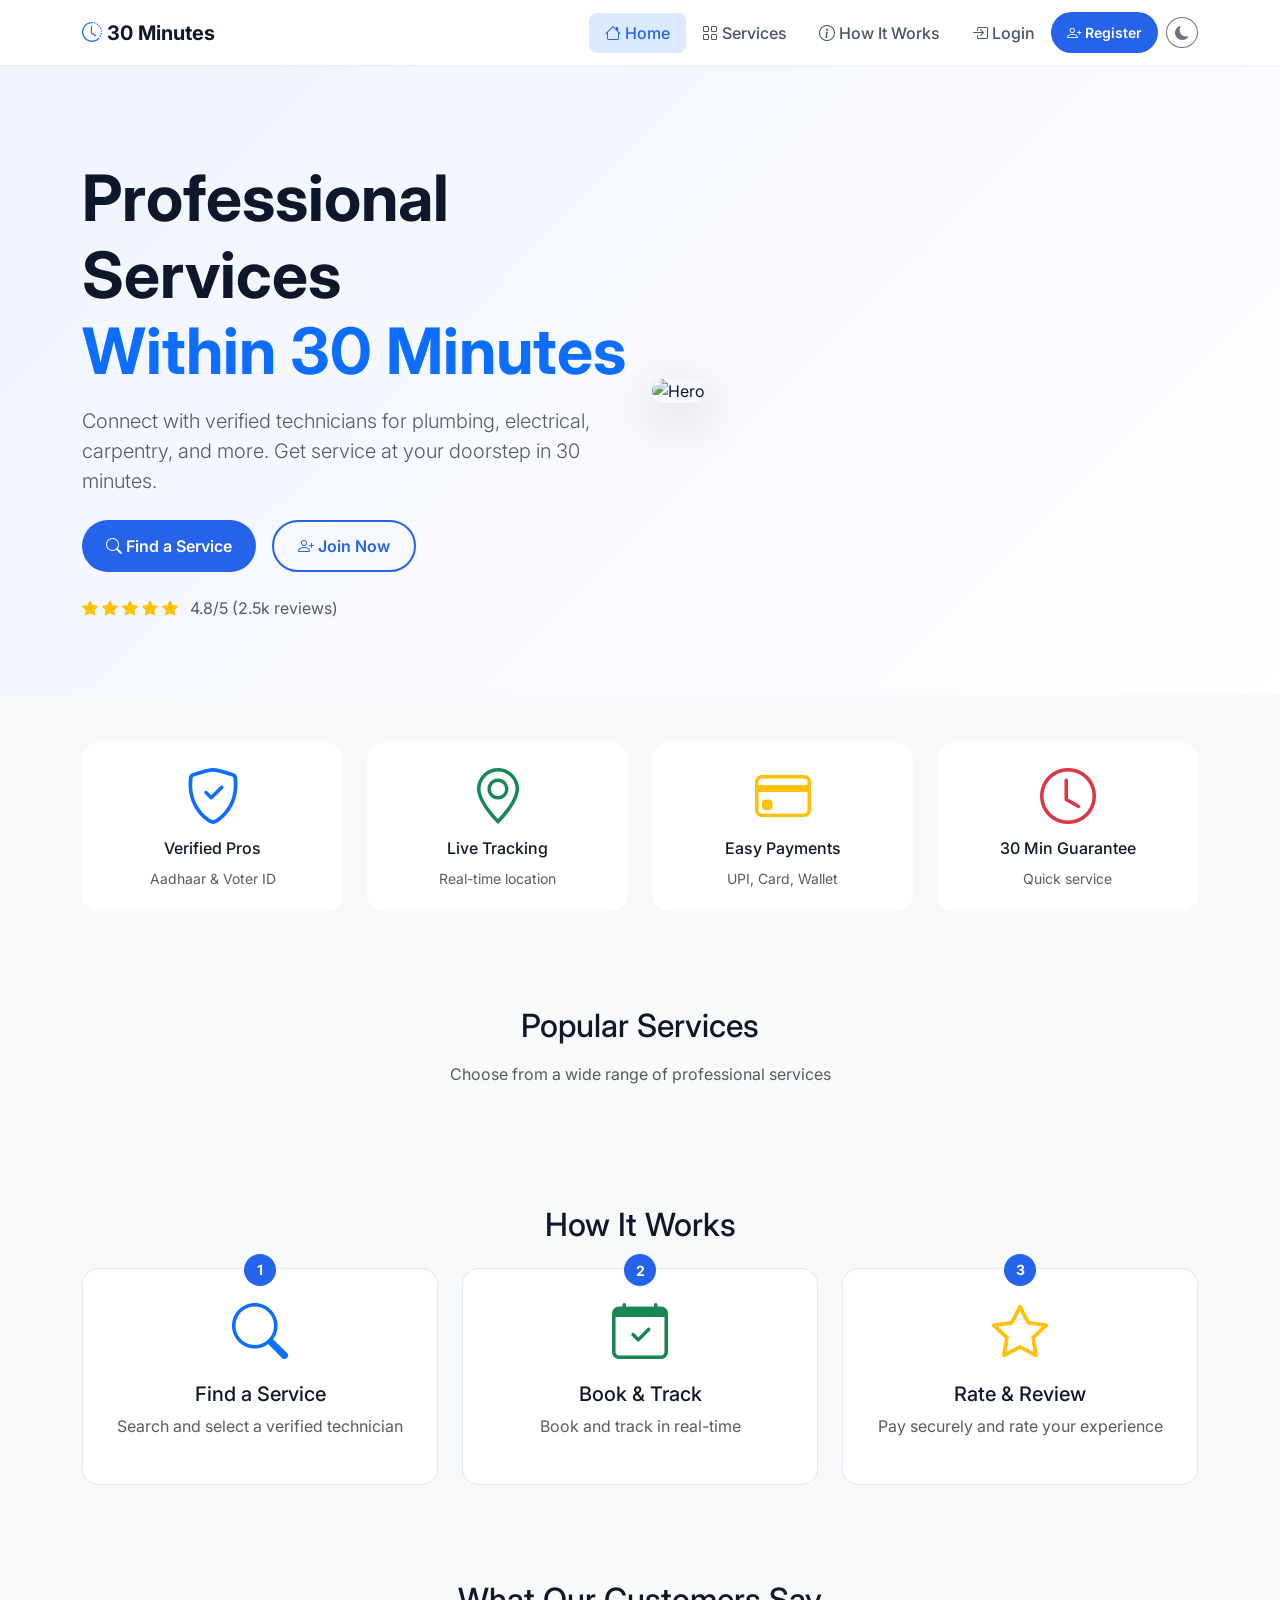
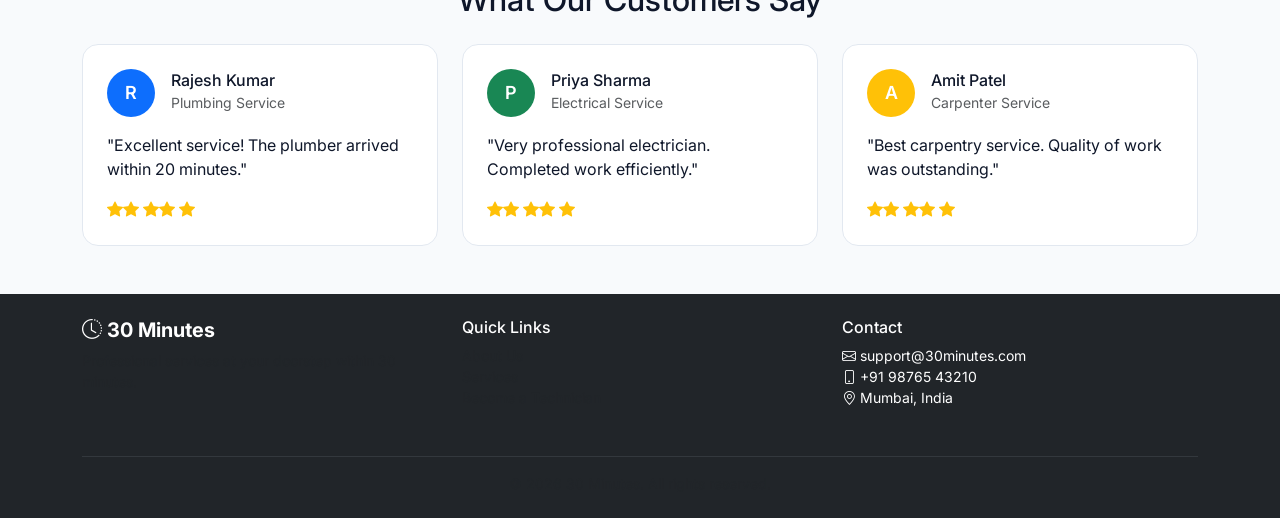
==== frontend/index.html @ 4ba4899f "Initial commit: 30 Minutes Service Booking App" ====
﻿<!DOCTYPE html>
<html lang="en">
<head>
    <meta charset="UTF-8">
    <meta name="viewport" content="width=device-width, initial-scale=1.0, maximum-scale=1.0, user-scalable=yes">
    <title>30 Minutes - Service Booking</title>
    <link href="https://cdn.jsdelivr.net/npm/bootstrap@5.3.0/dist/css/bootstrap.min.css" rel="stylesheet">
    <link href="https://cdn.jsdelivr.net/npm/bootstrap-icons@1.11.0/font/bootstrap-icons.css" rel="stylesheet">
    <link href="https://fonts.googleapis.com/css2?family=Inter:wght@300;400;500;600;700;800&display=swap" rel="stylesheet">
    <link href="css/style.css" rel="stylesheet">
</head>
<body>
    <!-- ===== NAVBAR ===== -->
    <nav class="navbar navbar-expand-lg bg-white sticky-top">
        <div class="container">
            <a class="navbar-brand fw-bold" href="index.html">
                <i class="bi bi-clock-history text-primary"></i>
                <span class="brand-text">30 Minutes</span>
            </a>
            <button class="navbar-toggler border-0" type="button" data-bs-toggle="collapse" data-bs-target="#navbarNav">
                <span class="navbar-toggler-icon"></span>
            </button>
            <div class="collapse navbar-collapse" id="navbarNav">
                <ul class="navbar-nav ms-auto align-items-center">
                    <li class="nav-item"><a class="nav-link active" href="index.html"><i class="bi bi-house"></i> Home</a></li>
                    <li class="nav-item"><a class="nav-link" href="#services"><i class="bi bi-grid"></i> Services</a></li>
                    <li class="nav-item"><a class="nav-link" href="#how-it-works"><i class="bi bi-info-circle"></i> How It Works</a></li>
                    <li class="nav-item"><a class="nav-link" href="#" data-bs-toggle="modal" data-bs-target="#loginModal"><i class="bi bi-box-arrow-in-right"></i> Login</a></li>
                    <li class="nav-item">
                        <a href="register.html" class="btn btn-primary btn-sm rounded-pill px-3">
                            <i class="bi bi-person-plus"></i> Register
                        </a>
                    </li>
                    <li class="nav-item ms-2">
                        <button class="btn btn-outline-secondary btn-sm rounded-circle" id="themeToggle">
                            <i class="bi bi-moon-fill"></i>
                        </button>
                    </li>
                </ul>
            </div>
        </div>
    </nav>

    <!-- ===== HERO ===== -->
    <section class="hero-section">
        <div class="container">
            <div class="row align-items-center">
                <div class="col-lg-6 text-center text-lg-start">
                    <h1 class="display-3 fw-bold mb-3">
                        Professional Services <br>
                        <span class="text-primary">Within 30 Minutes</span>
                    </h1>
                    <p class="lead text-muted mb-4">
                        Connect with verified technicians for plumbing, electrical, carpentry, and more.
                        Get service at your doorstep in 30 minutes.
                    </p>
                    <div class="d-flex flex-wrap gap-3 justify-content-center justify-content-lg-start">
                        <button class="btn btn-primary btn-lg rounded-pill px-4" onclick="showBookingModal()">
                            <i class="bi bi-search"></i> Find a Service
                        </button>
                        <a href="register.html" class="btn btn-outline-primary btn-lg rounded-pill px-4">
                            <i class="bi bi-person-plus"></i> Join Now
                        </a>
                    </div>
                    <div class="mt-4">
                        <i class="bi bi-star-fill text-warning"></i>
                        <i class="bi bi-star-fill text-warning"></i>
                        <i class="bi bi-star-fill text-warning"></i>
                        <i class="bi bi-star-fill text-warning"></i>
                        <i class="bi bi-star-fill text-warning"></i>
                        <span class="ms-2 text-muted">4.8/5 (2.5k reviews)</span>
                    </div>
                </div>
                <div class="col-lg-6 d-none d-lg-block">
                    <img src="https://via.placeholder.com/600x400/2563eb/ffffff?text=30+Minutes+App" alt="Hero" class="img-fluid rounded-4 shadow-lg">
                </div>
            </div>
        </div>
    </section>

    <!-- ===== FEATURES ===== -->
    <section class="py-5 bg-light">
        <div class="container">
            <div class="row g-4">
                <div class="col-md-3 col-6">
                    <div class="feature-box text-center">
                        <i class="bi bi-shield-check display-4 text-primary"></i>
                        <h6 class="mt-2">Verified Pros</h6>
                        <small class="text-muted">Aadhaar & Voter ID</small>
                    </div>
                </div>
                <div class="col-md-3 col-6">
                    <div class="feature-box text-center">
                        <i class="bi bi-geo-alt display-4 text-success"></i>
                        <h6 class="mt-2">Live Tracking</h6>
                        <small class="text-muted">Real-time location</small>
                    </div>
                </div>
                <div class="col-md-3 col-6">
                    <div class="feature-box text-center">
                        <i class="bi bi-credit-card display-4 text-warning"></i>
                        <h6 class="mt-2">Easy Payments</h6>
                        <small class="text-muted">UPI, Card, Wallet</small>
                    </div>
                </div>
                <div class="col-md-3 col-6">
                    <div class="feature-box text-center">
                        <i class="bi bi-clock display-4 text-danger"></i>
                        <h6 class="mt-2">30 Min Guarantee</h6>
                        <small class="text-muted">Quick service</small>
                    </div>
                </div>
            </div>
        </div>
    </section>

    <!-- ===== SERVICES ===== -->
    <section id="services" class="py-5">
        <div class="container">
            <h2 class="text-center mb-3">Popular Services</h2>
            <p class="text-center text-muted mb-5">Choose from a wide range of professional services</p>
            <div class="row g-4" id="servicesGrid">
                <!-- Loaded by JavaScript -->
            </div>
        </div>
    </section>

    <!-- ===== HOW IT WORKS ===== -->
    <section id="how-it-works" class="py-5 bg-light">
        <div class="container">
            <h2 class="text-center mb-4">How It Works</h2>
            <div class="row g-4">
                <div class="col-md-4">
                    <div class="step-card text-center">
                        <div class="step-number">1</div>
                        <i class="bi bi-search display-4 text-primary"></i>
                        <h5 class="mt-3">Find a Service</h5>
                        <p class="text-muted">Search and select a verified technician</p>
                    </div>
                </div>
                <div class="col-md-4">
                    <div class="step-card text-center">
                        <div class="step-number">2</div>
                        <i class="bi bi-calendar-check display-4 text-success"></i>
                        <h5 class="mt-3">Book & Track</h5>
                        <p class="text-muted">Book and track in real-time</p>
                    </div>
                </div>
                <div class="col-md-4">
                    <div class="step-card text-center">
                        <div class="step-number">3</div>
                        <i class="bi bi-star display-4 text-warning"></i>
                        <h5 class="mt-3">Rate & Review</h5>
                        <p class="text-muted">Pay securely and rate your experience</p>
                    </div>
                </div>
            </div>
        </div>
    </section>

    <!-- ===== TESTIMONIALS ===== -->
    <section class="py-5">
        <div class="container">
            <h2 class="text-center mb-4">What Our Customers Say</h2>
            <div class="row g-4">
                <div class="col-md-4">
                    <div class="testimonial-card">
                        <div class="d-flex align-items-center mb-3">
                            <div class="avatar bg-primary">R</div>
                            <div class="ms-3">
                                <h6 class="mb-0">Rajesh Kumar</h6>
                                <small class="text-muted">Plumbing Service</small>
                            </div>
                        </div>
                        <p>"Excellent service! The plumber arrived within 20 minutes."</p>
                        <div class="text-warning">
                            <i class="bi bi-star-fill"></i><i class="bi bi-star-fill"></i>
                            <i class="bi bi-star-fill"></i><i class="bi bi-star-fill"></i>
                            <i class="bi bi-star-fill"></i>
                        </div>
                    </div>
                </div>
                <div class="col-md-4">
                    <div class="testimonial-card">
                        <div class="d-flex align-items-center mb-3">
                            <div class="avatar bg-success">P</div>
                            <div class="ms-3">
                                <h6 class="mb-0">Priya Sharma</h6>
                                <small class="text-muted">Electrical Service</small>
                            </div>
                        </div>
                        <p>"Very professional electrician. Completed work efficiently."</p>
                        <div class="text-warning">
                            <i class="bi bi-star-fill"></i><i class="bi bi-star-fill"></i>
                            <i class="bi bi-star-fill"></i><i class="bi bi-star-fill"></i>
                            <i class="bi bi-star-fill"></i>
                        </div>
                    </div>
                </div>
                <div class="col-md-4">
                    <div class="testimonial-card">
                        <div class="d-flex align-items-center mb-3">
                            <div class="avatar bg-warning">A</div>
                            <div class="ms-3">
                                <h6 class="mb-0">Amit Patel</h6>
                                <small class="text-muted">Carpenter Service</small>
                            </div>
                        </div>
                        <p>"Best carpentry service. Quality of work was outstanding."</p>
                        <div class="text-warning">
                            <i class="bi bi-star-fill"></i><i class="bi bi-star-fill"></i>
                            <i class="bi bi-star-fill"></i><i class="bi bi-star-fill"></i>
                            <i class="bi bi-star-fill"></i>
                        </div>
                    </div>
                </div>
            </div>
        </div>
    </section>

    <!-- ===== FOOTER ===== -->
    <footer class="bg-dark text-white py-4">
        <div class="container">
            <div class="row">
                <div class="col-md-4 mb-3">
                    <h5 class="fw-bold"><i class="bi bi-clock-history"></i> 30 Minutes</h5>
                    <p class="text-muted small">Professional services at your doorstep within 30 minutes.</p>
                </div>
                <div class="col-md-4 mb-3">
                    <h6>Quick Links</h6>
                    <ul class="list-unstyled small">
                        <li><a href="#" class="text-muted text-decoration-none">About Us</a></li>
                        <li><a href="#" class="text-muted text-decoration-none">Services</a></li>
                        <li><a href="register.html" class="text-muted text-decoration-none">Become a Technician</a></li>
                    </ul>
                </div>
                <div class="col-md-4 mb-3">
                    <h6>Contact</h6>
                    <ul class="list-unstyled small">
                        <li><i class="bi bi-envelope"></i> support@30minutes.com</li>
                        <li><i class="bi bi-phone"></i> +91 98765 43210</li>
                        <li><i class="bi bi-geo-alt"></i> Mumbai, India</li>
                    </ul>
                </div>
            </div>
            <hr class="border-secondary">
            <div class="text-center text-muted small">© 2026 30 Minutes. All rights reserved.</div>
        </div>
    </footer>

    <!-- ===== MODALS ===== -->
    <!-- Login Modal -->
    <div class="modal fade" id="loginModal" tabindex="-1">
        <div class="modal-dialog">
            <div class="modal-content">
                <div class="modal-header border-0">
                    <h5 class="modal-title"><i class="bi bi-box-arrow-in-right text-primary"></i> Login</h5>
                    <button type="button" class="btn-close" data-bs-dismiss="modal"></button>
                </div>
                <div class="modal-body">
                    <form id="loginForm">
                        <div class="mb-3">
                            <label class="form-label">Email or Phone</label>
                            <input type="text" class="form-control" placeholder="Enter email or phone" required>
                        </div>
                        <div class="mb-3">
                            <label class="form-label">Password</label>
                            <input type="password" class="form-control" placeholder="Enter password" required>
                        </div>
                        <button type="submit" class="btn btn-primary w-100">Login</button>
                        <hr>
                        <div class="text-center mt-3">
                            <small class="text-muted">Don't have an account? <a href="register.html" class="text-primary">Register</a></small>
                        </div>
                    </form>
                </div>
            </div>
        </div>
    </div>

    <!-- Booking Modal -->
    <div class="modal fade" id="bookingModal" tabindex="-1">
        <div class="modal-dialog modal-lg">
            <div class="modal-content">
                <div class="modal-header border-0">
                    <h5 class="modal-title"><i class="bi bi-calendar-check text-primary"></i> Book a Service</h5>
                    <button type="button" class="btn-close" data-bs-dismiss="modal"></button>
                </div>
                <div class="modal-body">
                    <form id="bookingForm">
                        <div class="row">
                            <div class="col-md-6 mb-3">
                                <label class="form-label">Service Type</label>
                                <select class="form-select" required>
                                    <option value="">Select service</option>
                                    <option value="plumber">Plumber</option>
                                    <option value="electrician">Electrician</option>
                                    <option value="carpenter">Carpenter</option>
                                    <option value="mechanic">Mechanic</option>
                                </select>
                            </div>
                            <div class="col-md-6 mb-3">
                                <label class="form-label">Preferred Date & Time</label>
                                <input type="datetime-local" class="form-control" required>
                            </div>
                            <div class="col-12 mb-3">
                                <label class="form-label">Address</label>
                                <textarea class="form-control" rows="2" placeholder="Enter your full address" required></textarea>
                            </div>
                            <div class="col-md-6 mb-3">
                                <label class="form-label">Payment Method</label>
                                <select class="form-select">
                                    <option value="upi">UPI</option>
                                    <option value="card">Card</option>
                                    <option value="wallet">Wallet</option>
                                    <option value="cash">Cash</option>
                                </select>
                            </div>
                        </div>
                        <button type="submit" class="btn btn-primary w-100">Book Now</button>
                    </form>
                </div>
            </div>
        </div>
    </div>

    <script src="https://cdn.jsdelivr.net/npm/bootstrap@5.3.0/dist/js/bootstrap.bundle.min.js"></script>
    <script src="js/main.js"></script>
</body>
</html>
---- frontend/css/style.css ----
﻿/* ============================================
   30 MINUTES - MAIN STYLESHEET
   ============================================ */

:root {
    --primary: #2563eb;
    --primary-dark: #1d4ed8;
    --primary-light: #dbeafe;
    --success: #22c55e;
    --warning: #f59e0b;
    --danger: #ef4444;
    --gray-50: #f8fafc;
    --gray-100: #f1f5f9;
    --gray-200: #e2e8f0;
    --gray-300: #cbd5e1;
    --gray-400: #94a3b8;
    --gray-500: #64748b;
    --gray-600: #475569;
    --gray-700: #334155;
    --gray-800: #1e293b;
    --gray-900: #0f172a;
    --shadow: 0 4px 20px rgba(0,0,0,0.06);
    --shadow-lg: 0 10px 40px rgba(0,0,0,0.1);
    --radius: 16px;
}

* {
    font-family: 'Inter', -apple-system, BlinkMacSystemFont, sans-serif;
    margin: 0;
    padding: 0;
    box-sizing: border-box;
}

body {
    background: var(--gray-50);
    color: var(--gray-900);
    transition: all 0.3s ease;
}

/* ===== DARK MODE ===== */
body.dark-mode {
    background: var(--gray-900);
    color: #e2e8f0;
}

body.dark-mode .navbar,
body.dark-mode .card,
body.dark-mode .modal-content {
    background: var(--gray-800) !important;
    color: #e2e8f0 !important;
}

body.dark-mode .text-muted {
    color: var(--gray-400) !important;
}

body.dark-mode .border {
    border-color: var(--gray-700) !important;
}

body.dark-mode .form-control,
body.dark-mode .form-select {
    background: var(--gray-900);
    border-color: var(--gray-700);
    color: #e2e8f0;
}

body.dark-mode .form-control:focus,
body.dark-mode .form-select:focus {
    background: var(--gray-900);
    border-color: var(--primary);
    color: #e2e8f0;
    box-shadow: 0 0 0 3px rgba(37,99,235,0.2);
}

body.dark-mode .bg-light {
    background: var(--gray-800) !important;
}

body.dark-mode .service-card,
body.dark-mode .feature-box,
body.dark-mode .step-card,
body.dark-mode .testimonial-card {
    background: var(--gray-800);
    border-color: var(--gray-700);
}

/* ===== NAVBAR ===== */
.navbar {
    padding: 12px 0;
    background: white !important;
    box-shadow: 0 1px 3px rgba(0,0,0,0.04);
}

body.dark-mode .navbar {
    background: var(--gray-800) !important;
}

.brand-text {
    font-weight: 700;
    font-size: 1.25rem;
    color: var(--gray-900);
}

body.dark-mode .brand-text {
    color: #e2e8f0;
}

.nav-link {
    font-weight: 500;
    color: var(--gray-600);
    padding: 8px 16px !important;
    border-radius: 8px;
    transition: all 0.3s;
}

body.dark-mode .nav-link {
    color: var(--gray-300);
}

.nav-link:hover,
.nav-link.active {
    color: var(--primary) !important;
    background: var(--primary-light);
}

body.dark-mode .nav-link:hover,
body.dark-mode .nav-link.active {
    background: rgba(37,99,235,0.15);
}

/* ===== BUTTONS ===== */
.btn-primary {
    background: var(--primary);
    border: none;
    padding: 10px 24px;
    border-radius: 12px;
    font-weight: 600;
    transition: all 0.3s;
}

.btn-primary:hover {
    background: var(--primary-dark);
    transform: translateY(-2px);
    box-shadow: 0 8px 25px rgba(37,99,235,0.3);
}

.btn-primary:disabled {
    opacity: 0.5;
    cursor: not-allowed;
    transform: none !important;
}

.btn-outline-primary {
    border: 2px solid var(--primary);
    color: var(--primary);
    font-weight: 600;
    border-radius: 12px;
    transition: all 0.3s;
}

.btn-outline-primary:hover {
    background: var(--primary);
    color: white;
    transform: translateY(-2px);
}

.btn-lg {
    padding: 12px 32px;
    font-size: 1rem;
}

/* ===== HERO ===== */
.hero-section {
    padding: 60px 0 40px;
    background: linear-gradient(135deg, #f0f4ff 0%, #ffffff 100%);
    min-height: 70vh;
    display: flex;
    align-items: center;
}

body.dark-mode .hero-section {
    background: linear-gradient(135deg, var(--gray-800) 0%, var(--gray-900) 100%);
}

/* ===== CARDS ===== */
.service-card {
    background: white;
    border-radius: var(--radius);
    padding: 24px;
    text-align: center;
    transition: all 0.3s;
    border: 1px solid var(--gray-200);
    box-shadow: var(--shadow);
    cursor: pointer;
}

.service-card:hover {
    transform: translateY(-6px);
    box-shadow: var(--shadow-lg);
    border-color: var(--primary);
}

.service-icon {
    width: 72px;
    height: 72px;
    border-radius: 50%;
    display: flex;
    align-items: center;
    justify-content: center;
    font-size: 28px;
    margin: 0 auto 15px;
    background: var(--primary-light);
    color: var(--primary);
    transition: all 0.3s;
}

.service-card:hover .service-icon {
    transform: scale(1.1);
}

.feature-box {
    background: white;
    border-radius: var(--radius);
    padding: 20px;
    transition: all 0.3s;
    border: 1px solid transparent;
}

.feature-box:hover {
    transform: translateY(-4px);
    box-shadow: var(--shadow);
    border-color: var(--primary-light);
}

.step-card {
    background: white;
    border-radius: var(--radius);
    padding: 30px;
    transition: all 0.3s;
    border: 1px solid var(--gray-200);
    position: relative;
}

.step-card:hover {
    transform: translateY(-4px);
    box-shadow: var(--shadow);
}

.step-number {
    position: absolute;
    top: -15px;
    left: 50%;
    transform: translateX(-50%);
    background: var(--primary);
    color: white;
    width: 32px;
    height: 32px;
    border-radius: 50%;
    display: flex;
    align-items: center;
    justify-content: center;
    font-weight: 700;
    font-size: 14px;
}

.testimonial-card {
    background: white;
    border-radius: var(--radius);
    padding: 24px;
    border: 1px solid var(--gray-200);
    transition: all 0.3s;
}

.testimonial-card:hover {
    transform: translateY(-4px);
    box-shadow: var(--shadow);
}

.avatar {
    width: 48px;
    height: 48px;
    border-radius: 50%;
    display: flex;
    align-items: center;
    justify-content: center;
    font-weight: 600;
    font-size: 18px;
    color: white;
}

/* ===== RESPONSIVE ===== */
@media (max-width: 991px) {
    .hero-section {
        padding: 40px 0 30px;
        min-height: auto;
    }
    .display-3 {
        font-size: 2.5rem;
    }
}

@media (max-width: 767px) {
    .display-3 {
        font-size: 2rem;
    }
    .service-card {
        padding: 16px;
    }
    .feature-box {
        padding: 12px !important;
    }
}

@media (max-width: 575px) {
    .display-3 {
        font-size: 1.75rem;
    }
    .btn-lg {
        padding: 10px 20px;
        font-size: 0.9rem;
    }
}

/* ===== ANIMATION ===== */
@keyframes fadeInUp {
    from { opacity: 0; transform: translateY(30px); }
    to { opacity: 1; transform: translateY(0); }
}

.service-card, .feature-box, .step-card, .testimonial-card {
    animation: fadeInUp 0.6s ease forwards;
}

/* ===== SCROLLBAR ===== */
::-webkit-scrollbar {
    width: 8px;
}

::-webkit-scrollbar-track {
    background: var(--gray-100);
}

body.dark-mode ::-webkit-scrollbar-track {
    background: var(--gray-800);
}

::-webkit-scrollbar-thumb {
    background: var(--primary);
    border-radius: 4px;
}

::-webkit-scrollbar-thumb:hover {
    background: var(--primary-dark);
}
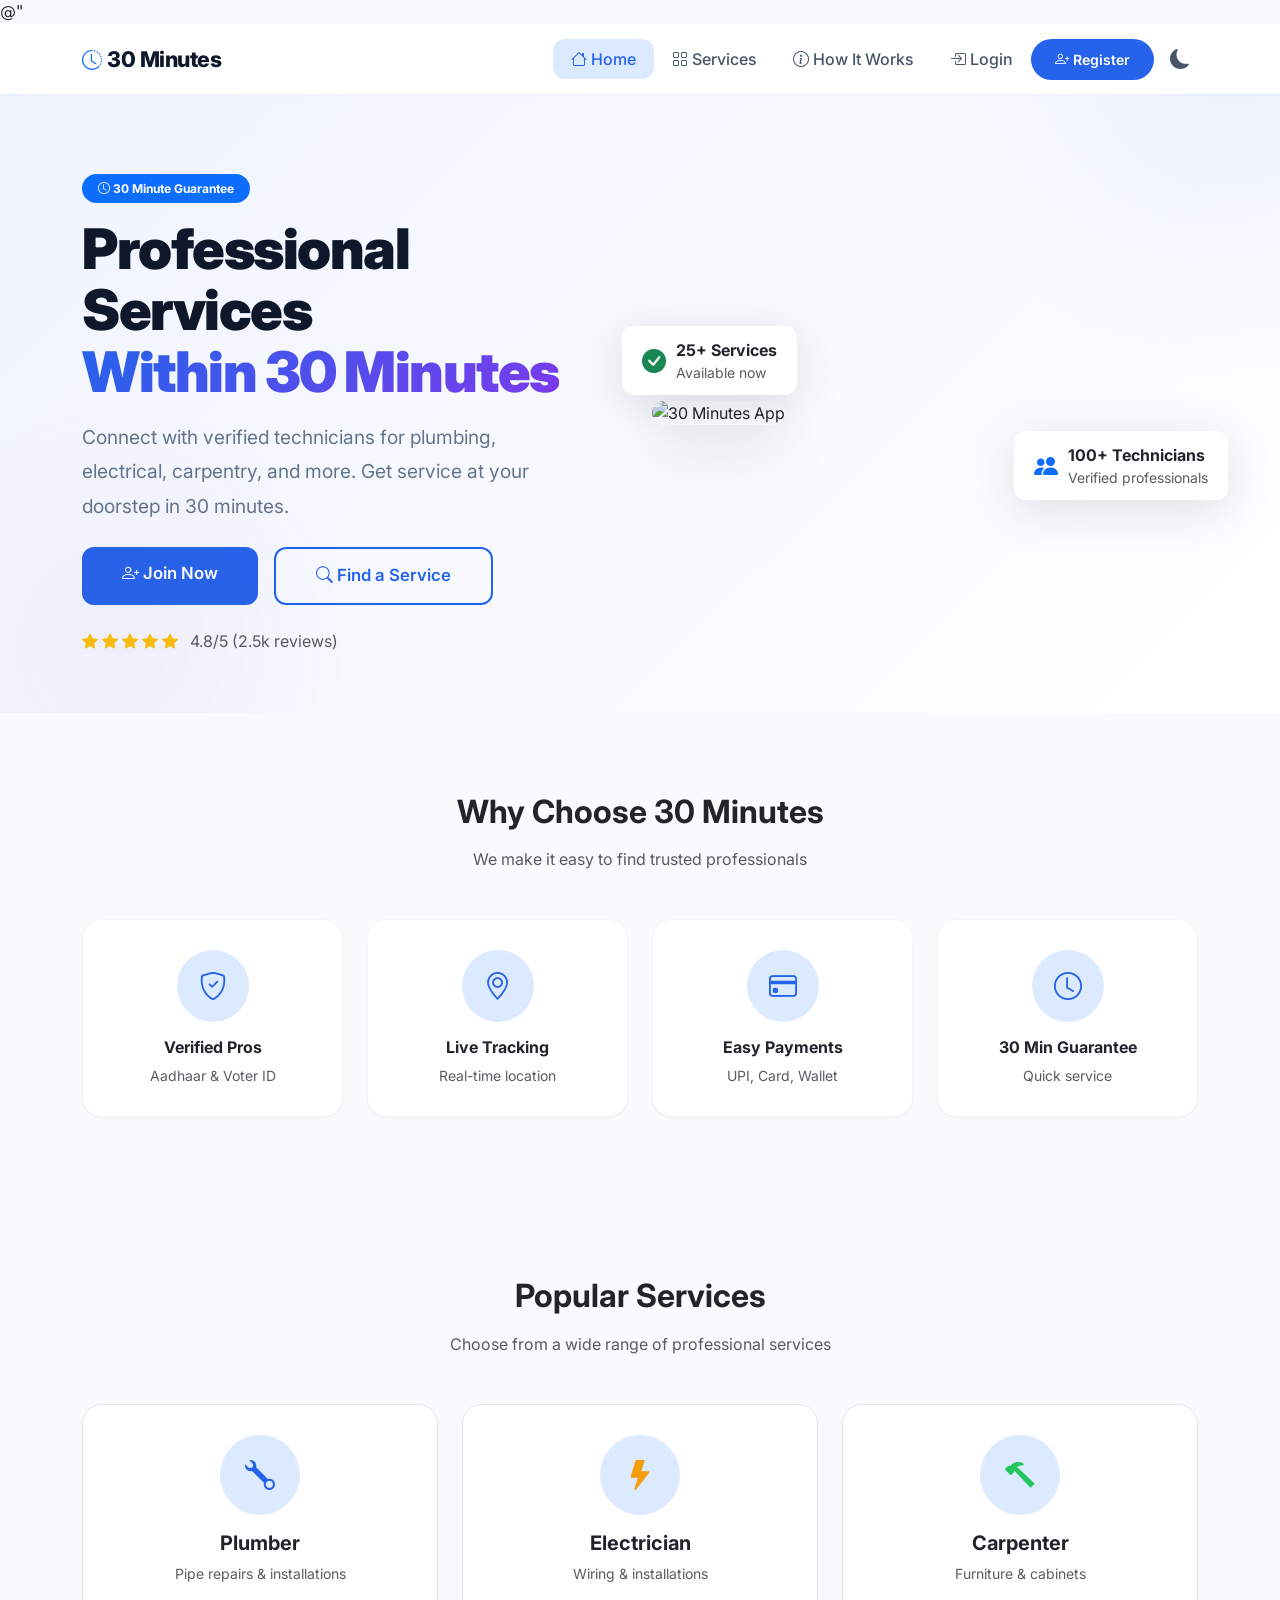
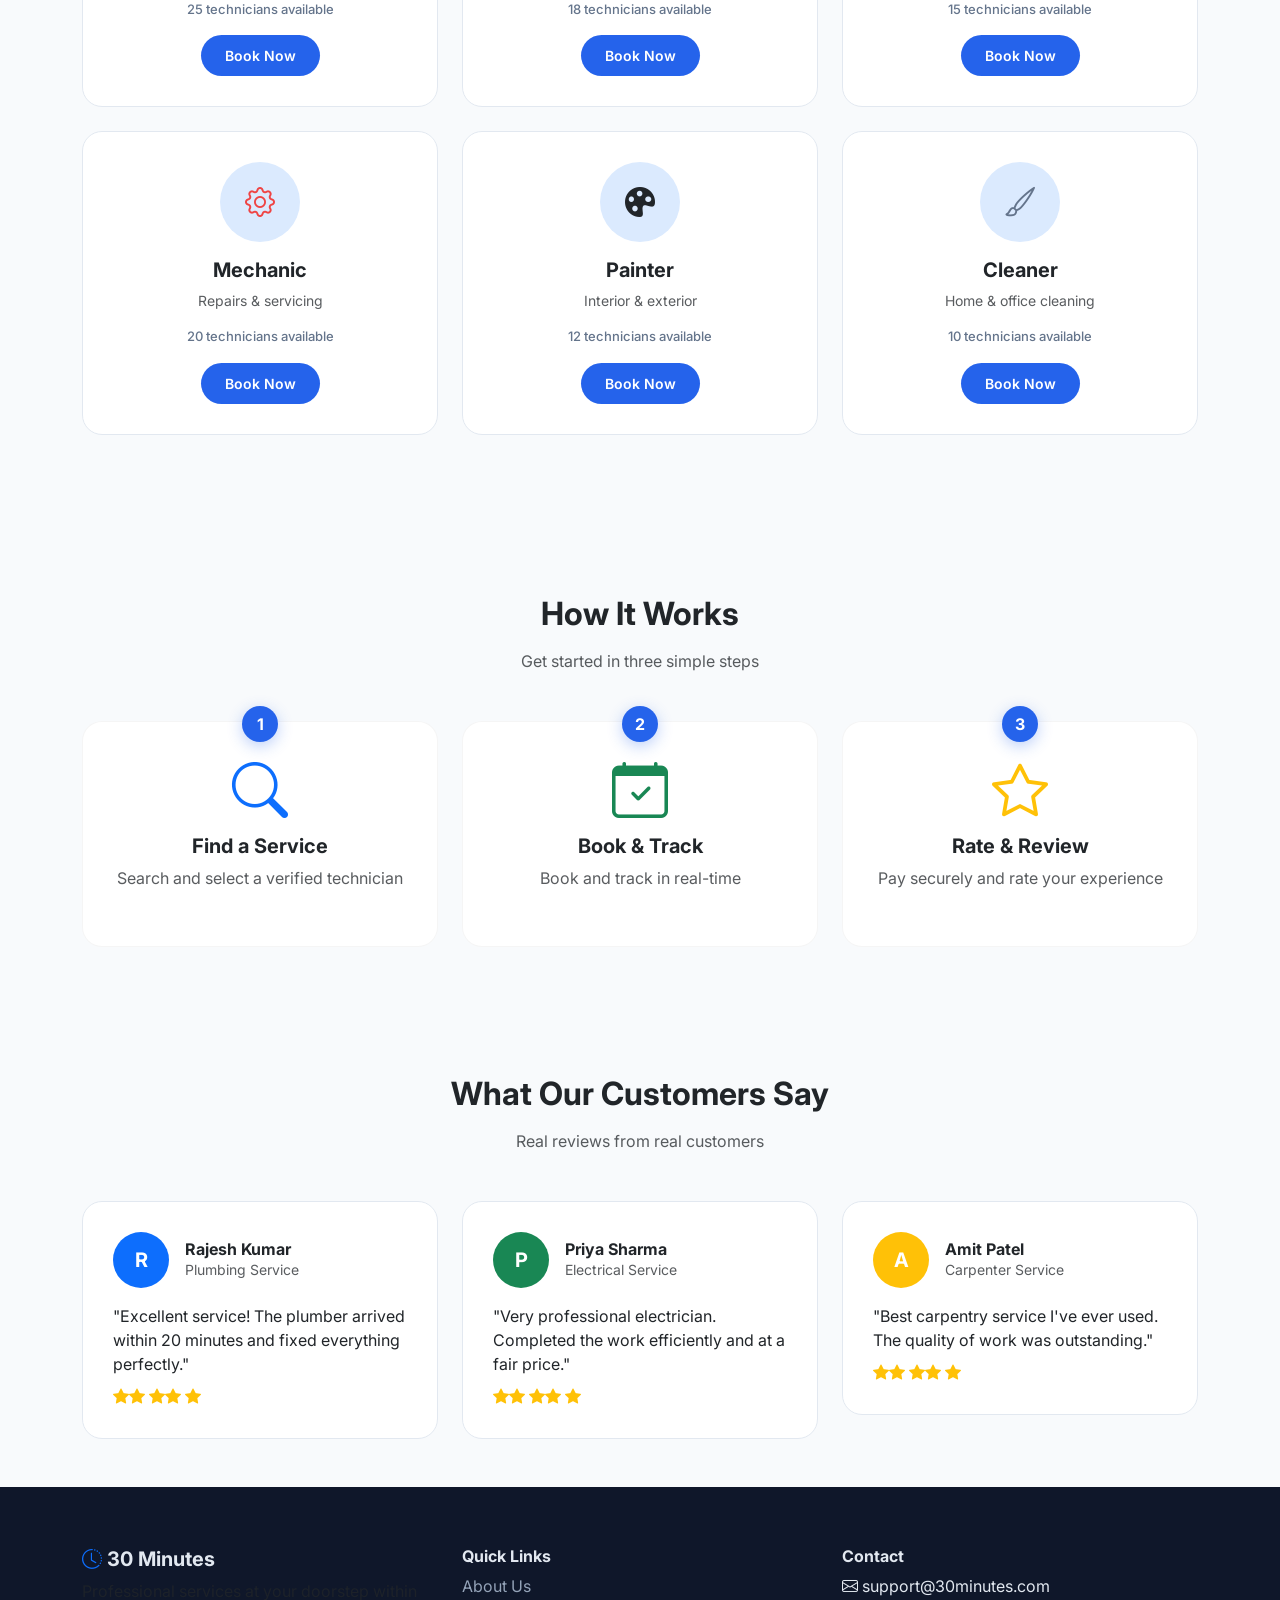
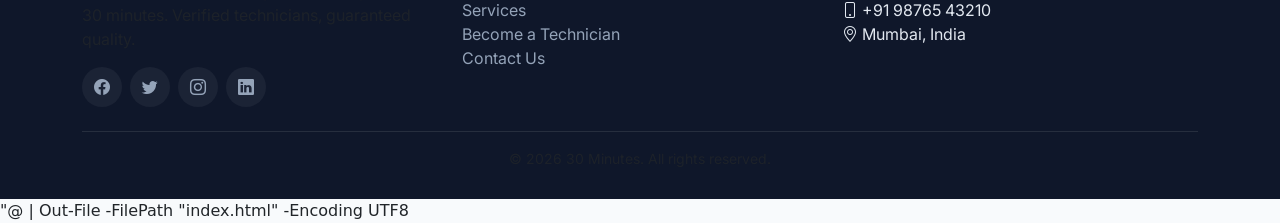
==== commit 9e953442: "Initial commit: 30 Minutes Service Booking App - Complete Django backend with REST API - User and Pr" ====
--- a/frontend/index.html
+++ b/frontend/index.html
@@ -1,19 +1,680 @@
-﻿<!DOCTYPE html>
+﻿@"
+<!DOCTYPE html>
 <html lang="en">
 <head>
     <meta charset="UTF-8">
     <meta name="viewport" content="width=device-width, initial-scale=1.0, maximum-scale=1.0, user-scalable=yes">
-    <title>30 Minutes - Service Booking</title>
+    <title>30 Minutes - Premium Service Booking</title>
     <link href="https://cdn.jsdelivr.net/npm/bootstrap@5.3.0/dist/css/bootstrap.min.css" rel="stylesheet">
     <link href="https://cdn.jsdelivr.net/npm/bootstrap-icons@1.11.0/font/bootstrap-icons.css" rel="stylesheet">
-    <link href="https://fonts.googleapis.com/css2?family=Inter:wght@300;400;500;600;700;800&display=swap" rel="stylesheet">
-    <link href="css/style.css" rel="stylesheet">
+    <link href="https://fonts.googleapis.com/css2?family=Inter:wght@300;400;500;600;700;800;900&display=swap" rel="stylesheet">
+    <style>
+        /* ============================================
+           PREMIUM PROFESSIONAL STYLES
+           ============================================ */
+        :root {
+            --primary: #2563eb;
+            --primary-dark: #1d4ed8;
+            --primary-light: #dbeafe;
+            --secondary: #64748b;
+            --success: #22c55e;
+            --warning: #f59e0b;
+            --danger: #ef4444;
+            --dark: #0f172a;
+            --light: #f8fafc;
+            --gray-50: #f8fafc;
+            --gray-100: #f1f5f9;
+            --gray-200: #e2e8f0;
+            --gray-300: #cbd5e1;
+            --gray-400: #94a3b8;
+            --gray-500: #64748b;
+            --gray-600: #475569;
+            --gray-700: #334155;
+            --gray-800: #1e293b;
+            --gray-900: #0f172a;
+            --shadow-sm: 0 1px 2px rgba(0,0,0,0.05);
+            --shadow: 0 4px 20px rgba(0,0,0,0.08);
+            --shadow-lg: 0 10px 50px rgba(0,0,0,0.12);
+            --shadow-xl: 0 20px 60px rgba(0,0,0,0.15);
+            --radius: 20px;
+            --radius-sm: 12px;
+            --transition: all 0.4s cubic-bezier(0.4, 0, 0.2, 1);
+        }
+
+        * {
+            font-family: 'Inter', -apple-system, BlinkMacSystemFont, sans-serif;
+            margin: 0;
+            padding: 0;
+            box-sizing: border-box;
+        }
+
+        body {
+            background: var(--light);
+            transition: var(--transition);
+        }
+
+        body.dark-mode {
+            background: var(--dark);
+            color: #e2e8f0;
+        }
+
+        /* ===== SCROLLBAR ===== */
+        ::-webkit-scrollbar { width: 8px; }
+        ::-webkit-scrollbar-track { background: var(--gray-100); }
+        body.dark-mode ::-webkit-scrollbar-track { background: var(--gray-800); }
+        ::-webkit-scrollbar-thumb { background: var(--primary); border-radius: 4px; }
+        ::-webkit-scrollbar-thumb:hover { background: var(--primary-dark); }
+
+        /* ===== NAVBAR ===== */
+        .navbar {
+            background: rgba(255,255,255,0.95) !important;
+            backdrop-filter: blur(20px);
+            -webkit-backdrop-filter: blur(20px);
+            box-shadow: 0 1px 3px rgba(0,0,0,0.04);
+            padding: 14px 0;
+            transition: var(--transition);
+        }
+
+        body.dark-mode .navbar {
+            background: rgba(30,41,59,0.95) !important;
+        }
+
+        .navbar.scrolled {
+            box-shadow: 0 4px 30px rgba(0,0,0,0.08);
+        }
+
+        .brand-text {
+            font-weight: 800;
+            font-size: 1.35rem;
+            color: var(--gray-900);
+            letter-spacing: -0.5px;
+        }
+
+        body.dark-mode .brand-text {
+            color: #e2e8f0;
+        }
+
+        .brand-text i {
+            color: var(--primary);
+            margin-right: 6px;
+        }
+
+        .nav-link {
+            font-weight: 500;
+            color: var(--gray-600);
+            padding: 8px 18px !important;
+            border-radius: var(--radius-sm);
+            transition: var(--transition);
+            position: relative;
+        }
+
+        body.dark-mode .nav-link {
+            color: #94a3b8;
+        }
+
+        .nav-link:hover,
+        .nav-link.active {
+            color: var(--primary) !important;
+            background: var(--primary-light);
+        }
+
+        body.dark-mode .nav-link:hover,
+        body.dark-mode .nav-link.active {
+            background: rgba(37,99,235,0.15);
+            color: #60a5fa !important;
+        }
+
+        /* ===== BUTTONS ===== */
+        .btn-primary {
+            background: var(--primary);
+            border: none;
+            border-radius: var(--radius-sm);
+            font-weight: 600;
+            padding: 10px 28px;
+            transition: var(--transition);
+            position: relative;
+            overflow: hidden;
+        }
+
+        .btn-primary::after {
+            content: '';
+            position: absolute;
+            top: -50%;
+            left: -50%;
+            width: 200%;
+            height: 200%;
+            background: linear-gradient(45deg, transparent, rgba(255,255,255,0.1), transparent);
+            transform: rotate(45deg) translateX(-100%);
+            transition: 0.6s;
+        }
+
+        .btn-primary:hover::after {
+            transform: rotate(45deg) translateX(100%);
+        }
+
+        .btn-primary:hover {
+            background: var(--primary-dark);
+            transform: translateY(-3px);
+            box-shadow: 0 12px 35px rgba(37,99,235,0.35);
+        }
+
+        .btn-outline-primary {
+            border: 2px solid var(--primary);
+            color: var(--primary);
+            font-weight: 600;
+            border-radius: var(--radius-sm);
+            transition: var(--transition);
+            background: transparent;
+        }
+
+        .btn-outline-primary:hover {
+            background: var(--primary);
+            color: white;
+            transform: translateY(-3px);
+            box-shadow: 0 12px 35px rgba(37,99,235,0.25);
+        }
+
+        .btn-lg {
+            padding: 14px 40px;
+            font-size: 1.05rem;
+            border-radius: var(--radius-sm);
+        }
+
+        /* ===== HERO SECTION ===== */
+        .hero-section {
+            padding: 80px 0 60px;
+            background: linear-gradient(135deg, #f0f4ff 0%, #ffffff 100%);
+            position: relative;
+            overflow: hidden;
+        }
+
+        body.dark-mode .hero-section {
+            background: linear-gradient(135deg, #1a1a2e 0%, #16213e 100%);
+        }
+
+        .hero-section::before {
+            content: '';
+            position: absolute;
+            top: -50%;
+            right: -20%;
+            width: 600px;
+            height: 600px;
+            background: radial-gradient(circle, rgba(37,99,235,0.06) 0%, transparent 70%);
+            border-radius: 50%;
+            pointer-events: none;
+        }
+
+        .hero-section::after {
+            content: '';
+            position: absolute;
+            bottom: -30%;
+            left: -10%;
+            width: 500px;
+            height: 500px;
+            background: radial-gradient(circle, rgba(118,75,162,0.05) 0%, transparent 70%);
+            border-radius: 50%;
+            pointer-events: none;
+        }
+
+        .hero-title {
+            font-size: 3.5rem;
+            font-weight: 900;
+            line-height: 1.1;
+            letter-spacing: -1.5px;
+            color: var(--gray-900);
+        }
+
+        body.dark-mode .hero-title {
+            color: #e2e8f0;
+        }
+
+        .hero-title .highlight {
+            background: linear-gradient(135deg, var(--primary) 0%, #7c3aed 100%);
+            -webkit-background-clip: text;
+            -webkit-text-fill-color: transparent;
+            background-clip: text;
+        }
+
+        .hero-subtitle {
+            font-size: 1.2rem;
+            color: var(--gray-500);
+            line-height: 1.8;
+            max-width: 500px;
+        }
+
+        body.dark-mode .hero-subtitle {
+            color: #94a3b8;
+        }
+
+        .hero-image {
+            position: relative;
+            z-index: 1;
+        }
+
+        .hero-image img {
+            border-radius: var(--radius);
+            box-shadow: var(--shadow-xl);
+            transition: var(--transition);
+        }
+
+        .hero-image img:hover {
+            transform: scale(1.02);
+        }
+
+        .floating-badge {
+            position: absolute;
+            background: white;
+            padding: 12px 20px;
+            border-radius: var(--radius-sm);
+            box-shadow: var(--shadow-lg);
+            display: flex;
+            align-items: center;
+            gap: 10px;
+            animation: float 3s ease-in-out infinite;
+        }
+
+        body.dark-mode .floating-badge {
+            background: var(--gray-800);
+        }
+
+        .floating-badge:nth-child(2) {
+            bottom: 20px;
+            left: -20px;
+            animation-delay: 1s;
+        }
+
+        .floating-badge:nth-child(3) {
+            top: 20px;
+            right: -20px;
+            animation-delay: 2s;
+        }
+
+        @keyframes float {
+            0%, 100% { transform: translateY(0px); }
+            50% { transform: translateY(-10px); }
+        }
+
+        /* ===== FEATURES ===== */
+        .features-section {
+            padding: 80px 0;
+            background: var(--gray-50);
+        }
+
+        body.dark-mode .features-section {
+            background: var(--gray-900);
+        }
+
+        .feature-card {
+            background: white;
+            border-radius: var(--radius);
+            padding: 30px;
+            text-align: center;
+            transition: var(--transition);
+            border: 1px solid rgba(0,0,0,0.04);
+            box-shadow: var(--shadow-sm);
+            position: relative;
+            overflow: hidden;
+        }
+
+        body.dark-mode .feature-card {
+            background: var(--gray-800);
+            border-color: rgba(255,255,255,0.05);
+        }
+
+        .feature-card::before {
+            content: '';
+            position: absolute;
+            top: 0;
+            left: 0;
+            right: 0;
+            height: 3px;
+            background: linear-gradient(90deg, var(--primary), #7c3aed);
+            transform: scaleX(0);
+            transition: var(--transition);
+        }
+
+        .feature-card:hover::before {
+            transform: scaleX(1);
+        }
+
+        .feature-card:hover {
+            transform: translateY(-8px);
+            box-shadow: var(--shadow-lg);
+        }
+
+        .feature-icon {
+            width: 72px;
+            height: 72px;
+            border-radius: 50%;
+            display: flex;
+            align-items: center;
+            justify-content: center;
+            font-size: 28px;
+            margin: 0 auto 16px;
+            background: var(--primary-light);
+            color: var(--primary);
+            transition: var(--transition);
+        }
+
+        body.dark-mode .feature-icon {
+            background: rgba(37,99,235,0.15);
+            color: #60a5fa;
+        }
+
+        .feature-card:hover .feature-icon {
+            transform: scale(1.1) rotate(-5deg);
+        }
+
+        /* ===== SERVICES ===== */
+        .services-section {
+            padding: 80px 0;
+        }
+
+        .service-card {
+            background: white;
+            border-radius: var(--radius);
+            padding: 30px;
+            text-align: center;
+            transition: var(--transition);
+            border: 1px solid var(--gray-200);
+            cursor: pointer;
+            position: relative;
+            overflow: hidden;
+        }
+
+        body.dark-mode .service-card {
+            background: var(--gray-800);
+            border-color: var(--gray-700);
+        }
+
+        .service-card::after {
+            content: '';
+            position: absolute;
+            bottom: 0;
+            left: 0;
+            right: 0;
+            height: 3px;
+            background: linear-gradient(90deg, var(--primary), #7c3aed);
+            transform: scaleX(0);
+            transition: var(--transition);
+        }
+
+        .service-card:hover::after {
+            transform: scaleX(1);
+        }
+
+        .service-card:hover {
+            transform: translateY(-8px);
+            box-shadow: var(--shadow-lg);
+            border-color: var(--primary);
+        }
+
+        .service-icon {
+            width: 80px;
+            height: 80px;
+            border-radius: 50%;
+            display: flex;
+            align-items: center;
+            justify-content: center;
+            font-size: 30px;
+            margin: 0 auto 16px;
+            background: var(--primary-light);
+            color: var(--primary);
+            transition: var(--transition);
+        }
+
+        body.dark-mode .service-icon {
+            background: rgba(37,99,235,0.15);
+            color: #60a5fa;
+        }
+
+        .service-card:hover .service-icon {
+            transform: scale(1.1) rotate(-5deg);
+        }
+
+        .service-count {
+            font-size: 13px;
+            color: var(--gray-500);
+            font-weight: 500;
+        }
+
+        body.dark-mode .service-count {
+            color: #94a3b8;
+        }
+
+        /* ===== STEPS ===== */
+        .steps-section {
+            background: var(--gray-50);
+            padding: 80px 0;
+        }
+
+        body.dark-mode .steps-section {
+            background: var(--gray-900);
+        }
+
+        .step-card {
+            background: white;
+            border-radius: var(--radius);
+            padding: 40px 30px;
+            text-align: center;
+            transition: var(--transition);
+            border: 1px solid rgba(0,0,0,0.04);
+            position: relative;
+        }
+
+        body.dark-mode .step-card {
+            background: var(--gray-800);
+            border-color: rgba(255,255,255,0.05);
+        }
+
+        .step-card:hover {
+            transform: translateY(-8px);
+            box-shadow: var(--shadow-lg);
+        }
+
+        .step-number {
+            position: absolute;
+            top: -16px;
+            left: 50%;
+            transform: translateX(-50%);
+            background: var(--primary);
+            color: white;
+            width: 36px;
+            height: 36px;
+            border-radius: 50%;
+            display: flex;
+            align-items: center;
+            justify-content: center;
+            font-weight: 700;
+            font-size: 16px;
+            box-shadow: 0 4px 15px rgba(37,99,235,0.3);
+        }
+
+        /* ===== TESTIMONIALS ===== */
+        .testimonial-card {
+            background: white;
+            border-radius: var(--radius);
+            padding: 30px;
+            transition: var(--transition);
+            border: 1px solid var(--gray-200);
+        }
+
+        body.dark-mode .testimonial-card {
+            background: var(--gray-800);
+            border-color: var(--gray-700);
+        }
+
+        .testimonial-card:hover {
+            transform: translateY(-4px);
+            box-shadow: var(--shadow);
+        }
+
+        .testimonial-avatar {
+            width: 56px;
+            height: 56px;
+            border-radius: 50%;
+            display: flex;
+            align-items: center;
+            justify-content: center;
+            font-weight: 700;
+            font-size: 20px;
+            color: white;
+            flex-shrink: 0;
+        }
+
+        /* ===== FOOTER ===== */
+        .footer {
+            background: var(--gray-900);
+            color: #e2e8f0;
+            padding: 60px 0 30px;
+        }
+
+        .footer a {
+            color: #94a3b8;
+            text-decoration: none;
+            transition: var(--transition);
+        }
+
+        .footer a:hover {
+            color: #60a5fa;
+        }
+
+        .footer .social-icon {
+            width: 40px;
+            height: 40px;
+            border-radius: 50%;
+            background: rgba(255,255,255,0.05);
+            display: inline-flex;
+            align-items: center;
+            justify-content: center;
+            transition: var(--transition);
+            color: #94a3b8;
+        }
+
+        .footer .social-icon:hover {
+            background: var(--primary);
+            color: white;
+            transform: translateY(-3px);
+        }
+
+        /* ===== MODAL ===== */
+        .modal-content {
+            border-radius: var(--radius);
+            border: none;
+            box-shadow: var(--shadow-xl);
+        }
+
+        body.dark-mode .modal-content {
+            background: var(--gray-800);
+        }
+
+        .modal-header {
+            border-bottom: 1px solid var(--gray-200);
+            padding: 20px 28px;
+        }
+
+        body.dark-mode .modal-header {
+            border-bottom-color: var(--gray-700);
+        }
+
+        .modal-body {
+            padding: 28px;
+        }
+
+        /* ===== RESPONSIVE ===== */
+        @media (max-width: 991px) {
+            .hero-title {
+                font-size: 2.8rem;
+            }
+            .hero-section {
+                padding: 60px 0 40px;
+            }
+        }
+
+        @media (max-width: 767px) {
+            .hero-title {
+                font-size: 2.2rem;
+            }
+            .hero-subtitle {
+                font-size: 1rem;
+            }
+            .floating-badge {
+                display: none;
+            }
+            .feature-card, .service-card, .step-card {
+                padding: 20px;
+            }
+            .btn-lg {
+                padding: 12px 28px;
+                font-size: 0.95rem;
+            }
+        }
+
+        @media (max-width: 575px) {
+            .hero-title {
+                font-size: 1.8rem;
+            }
+            .section-title {
+                font-size: 1.6rem;
+            }
+        }
+
+        /* ===== ANIMATIONS ===== */
+        @keyframes fadeInUp {
+            from { opacity: 0; transform: translateY(30px); }
+            to { opacity: 1; transform: translateY(0); }
+        }
+
+        .animate-on-scroll {
+            opacity: 0;
+            animation: fadeInUp 0.6s ease forwards;
+        }
+
+        .delay-1 { animation-delay: 0.1s; }
+        .delay-2 { animation-delay: 0.2s; }
+        .delay-3 { animation-delay: 0.3s; }
+        .delay-4 { animation-delay: 0.4s; }
+
+        /* ===== DARK MODE TOGGLE ===== */
+        .dark-mode-toggle {
+            background: transparent;
+            border: none;
+            color: var(--gray-600);
+            cursor: pointer;
+            font-size: 20px;
+            padding: 8px;
+            border-radius: 50%;
+            transition: var(--transition);
+        }
+
+        body.dark-mode .dark-mode-toggle {
+            color: #94a3b8;
+        }
+
+        .dark-mode-toggle:hover {
+            background: var(--gray-100);
+            color: var(--primary);
+        }
+
+        body.dark-mode .dark-mode-toggle:hover {
+            background: rgba(255,255,255,0.05);
+            color: #60a5fa;
+        }
+
+        /* ===== LOGIN LOADING ===== */
+        .login-loading {
+            display: none;
+        }
+        .login-loading.show {
+            display: inline-block;
+        }
+    </style>
 </head>
 <body>
     <!-- ===== NAVBAR ===== -->
-    <nav class="navbar navbar-expand-lg bg-white sticky-top">
+    <nav class="navbar navbar-expand-lg sticky-top" id="mainNav">
         <div class="container">
-            <a class="navbar-brand fw-bold" href="index.html">
+            <a class="navbar-brand fw-bold" href="/">
                 <i class="bi bi-clock-history text-primary"></i>
                 <span class="brand-text">30 Minutes</span>
             </a>
@@ -22,17 +683,17 @@
             </button>
             <div class="collapse navbar-collapse" id="navbarNav">
                 <ul class="navbar-nav ms-auto align-items-center">
-                    <li class="nav-item"><a class="nav-link active" href="index.html"><i class="bi bi-house"></i> Home</a></li>
+                    <li class="nav-item"><a class="nav-link active" href="/"><i class="bi bi-house"></i> Home</a></li>
                     <li class="nav-item"><a class="nav-link" href="#services"><i class="bi bi-grid"></i> Services</a></li>
                     <li class="nav-item"><a class="nav-link" href="#how-it-works"><i class="bi bi-info-circle"></i> How It Works</a></li>
                     <li class="nav-item"><a class="nav-link" href="#" data-bs-toggle="modal" data-bs-target="#loginModal"><i class="bi bi-box-arrow-in-right"></i> Login</a></li>
                     <li class="nav-item">
-                        <a href="register.html" class="btn btn-primary btn-sm rounded-pill px-3">
+                        <a href="/register/" class="btn btn-primary btn-sm rounded-pill px-4">
                             <i class="bi bi-person-plus"></i> Register
                         </a>
                     </li>
                     <li class="nav-item ms-2">
-                        <button class="btn btn-outline-secondary btn-sm rounded-circle" id="themeToggle">
+                        <button class="dark-mode-toggle" id="themeToggle">
                             <i class="bi bi-moon-fill"></i>
                         </button>
                     </li>
@@ -41,72 +702,97 @@
         </div>
     </nav>
 
-    <!-- ===== HERO ===== -->
+    <!-- ===== HERO SECTION ===== -->
     <section class="hero-section">
         <div class="container">
             <div class="row align-items-center">
-                <div class="col-lg-6 text-center text-lg-start">
-                    <h1 class="display-3 fw-bold mb-3">
-                        Professional Services <br>
-                        <span class="text-primary">Within 30 Minutes</span>
-                    </h1>
-                    <p class="lead text-muted mb-4">
-                        Connect with verified technicians for plumbing, electrical, carpentry, and more.
-                        Get service at your doorstep in 30 minutes.
-                    </p>
-                    <div class="d-flex flex-wrap gap-3 justify-content-center justify-content-lg-start">
-                        <button class="btn btn-primary btn-lg rounded-pill px-4" onclick="showBookingModal()">
-                            <i class="bi bi-search"></i> Find a Service
-                        </button>
-                        <a href="register.html" class="btn btn-outline-primary btn-lg rounded-pill px-4">
-                            <i class="bi bi-person-plus"></i> Join Now
-                        </a>
-                    </div>
-                    <div class="mt-4">
-                        <i class="bi bi-star-fill text-warning"></i>
-                        <i class="bi bi-star-fill text-warning"></i>
-                        <i class="bi bi-star-fill text-warning"></i>
-                        <i class="bi bi-star-fill text-warning"></i>
-                        <i class="bi bi-star-fill text-warning"></i>
-                        <span class="ms-2 text-muted">4.8/5 (2.5k reviews)</span>
+                <div class="col-lg-6">
+                    <div class="animate-on-scroll">
+                        <span class="badge bg-primary mb-3 px-3 py-2 rounded-pill">
+                            <i class="bi bi-clock"></i> 30 Minute Guarantee
+                        </span>
+                        <h1 class="hero-title">
+                            Professional Services <br>
+                            <span class="highlight">Within 30 Minutes</span>
+                        </h1>
+                        <p class="hero-subtitle mt-3">
+                            Connect with verified technicians for plumbing, electrical, carpentry, and more.
+                            Get service at your doorstep in 30 minutes.
+                        </p>
+                        <div class="d-flex flex-wrap gap-3 mt-4">
+                            <a href="/register/" class="btn btn-primary btn-lg">
+                                <i class="bi bi-person-plus"></i> Join Now
+                            </a>
+                            <a href="#services" class="btn btn-outline-primary btn-lg">
+                                <i class="bi bi-search"></i> Find a Service
+                            </a>
+                        </div>
+                        <div class="mt-4 d-flex align-items-center gap-4">
+                            <div>
+                                <i class="bi bi-star-fill text-warning"></i>
+                                <i class="bi bi-star-fill text-warning"></i>
+                                <i class="bi bi-star-fill text-warning"></i>
+                                <i class="bi bi-star-fill text-warning"></i>
+                                <i class="bi bi-star-fill text-warning"></i>
+                                <span class="ms-2 text-muted">4.8/5 (2.5k reviews)</span>
+                            </div>
+                        </div>
                     </div>
                 </div>
                 <div class="col-lg-6 d-none d-lg-block">
-                    <img src="https://via.placeholder.com/600x400/2563eb/ffffff?text=30+Minutes+App" alt="Hero" class="img-fluid rounded-4 shadow-lg">
+                    <div class="hero-image">
+                        <img src="https://via.placeholder.com/600x450/2563eb/ffffff?text=30+Minutes+App" alt="30 Minutes App" class="img-fluid">
+                        <div class="floating-badge" style="bottom: 30px; left: -30px;">
+                            <i class="bi bi-check-circle-fill text-success fs-4"></i>
+                            <div>
+                                <div class="fw-bold">25+ Services</div>
+                                <small class="text-muted">Available now</small>
+                            </div>
+                        </div>
+                        <div class="floating-badge" style="top: 30px; right: -30px;">
+                            <i class="bi bi-people-fill text-primary fs-4"></i>
+                            <div>
+                                <div class="fw-bold">100+ Technicians</div>
+                                <small class="text-muted">Verified professionals</small>
+                            </div>
+                        </div>
+                    </div>
                 </div>
             </div>
         </div>
     </section>
 
-    <!-- ===== FEATURES ===== -->
-    <section class="py-5 bg-light">
+    <!-- ===== FEATURES SECTION ===== -->
+    <section class="features-section">
         <div class="container">
+            <h2 class="text-center section-title fw-bold mb-3">Why Choose 30 Minutes</h2>
+            <p class="text-center text-muted mb-5">We make it easy to find trusted professionals</p>
             <div class="row g-4">
                 <div class="col-md-3 col-6">
-                    <div class="feature-box text-center">
-                        <i class="bi bi-shield-check display-4 text-primary"></i>
-                        <h6 class="mt-2">Verified Pros</h6>
+                    <div class="feature-card animate-on-scroll delay-1">
+                        <div class="feature-icon"><i class="bi bi-shield-check"></i></div>
+                        <h6 class="fw-bold">Verified Pros</h6>
                         <small class="text-muted">Aadhaar & Voter ID</small>
                     </div>
                 </div>
                 <div class="col-md-3 col-6">
-                    <div class="feature-box text-center">
-                        <i class="bi bi-geo-alt display-4 text-success"></i>
-                        <h6 class="mt-2">Live Tracking</h6>
+                    <div class="feature-card animate-on-scroll delay-2">
+                        <div class="feature-icon"><i class="bi bi-geo-alt"></i></div>
+                        <h6 class="fw-bold">Live Tracking</h6>
                         <small class="text-muted">Real-time location</small>
                     </div>
                 </div>
                 <div class="col-md-3 col-6">
-                    <div class="feature-box text-center">
-                        <i class="bi bi-credit-card display-4 text-warning"></i>
-                        <h6 class="mt-2">Easy Payments</h6>
+                    <div class="feature-card animate-on-scroll delay-3">
+                        <div class="feature-icon"><i class="bi bi-credit-card"></i></div>
+                        <h6 class="fw-bold">Easy Payments</h6>
                         <small class="text-muted">UPI, Card, Wallet</small>
                     </div>
                 </div>
                 <div class="col-md-3 col-6">
-                    <div class="feature-box text-center">
-                        <i class="bi bi-clock display-4 text-danger"></i>
-                        <h6 class="mt-2">30 Min Guarantee</h6>
+                    <div class="feature-card animate-on-scroll delay-4">
+                        <div class="feature-icon"><i class="bi bi-clock"></i></div>
+                        <h6 class="fw-bold">30 Min Guarantee</h6>
                         <small class="text-muted">Quick service</small>
                     </div>
                 </div>
@@ -114,10 +800,10 @@
         </div>
     </section>
 
-    <!-- ===== SERVICES ===== -->
-    <section id="services" class="py-5">
+    <!-- ===== SERVICES SECTION ===== -->
+    <section id="services" class="services-section">
         <div class="container">
-            <h2 class="text-center mb-3">Popular Services</h2>
+            <h2 class="text-center section-title fw-bold mb-3">Popular Services</h2>
             <p class="text-center text-muted mb-5">Choose from a wide range of professional services</p>
             <div class="row g-4" id="servicesGrid">
                 <!-- Loaded by JavaScript -->
@@ -126,31 +812,32 @@
     </section>
 
     <!-- ===== HOW IT WORKS ===== -->
-    <section id="how-it-works" class="py-5 bg-light">
+    <section id="how-it-works" class="steps-section">
         <div class="container">
-            <h2 class="text-center mb-4">How It Works</h2>
+            <h2 class="text-center section-title fw-bold mb-3">How It Works</h2>
+            <p class="text-center text-muted mb-5">Get started in three simple steps</p>
             <div class="row g-4">
                 <div class="col-md-4">
-                    <div class="step-card text-center">
+                    <div class="step-card animate-on-scroll delay-1">
                         <div class="step-number">1</div>
                         <i class="bi bi-search display-4 text-primary"></i>
-                        <h5 class="mt-3">Find a Service</h5>
+                        <h5 class="mt-3 fw-bold">Find a Service</h5>
                         <p class="text-muted">Search and select a verified technician</p>
                     </div>
                 </div>
                 <div class="col-md-4">
-                    <div class="step-card text-center">
+                    <div class="step-card animate-on-scroll delay-2">
                         <div class="step-number">2</div>
                         <i class="bi bi-calendar-check display-4 text-success"></i>
-                        <h5 class="mt-3">Book & Track</h5>
+                        <h5 class="mt-3 fw-bold">Book & Track</h5>
                         <p class="text-muted">Book and track in real-time</p>
                     </div>
                 </div>
                 <div class="col-md-4">
-                    <div class="step-card text-center">
+                    <div class="step-card animate-on-scroll delay-3">
                         <div class="step-number">3</div>
                         <i class="bi bi-star display-4 text-warning"></i>
-                        <h5 class="mt-3">Rate & Review</h5>
+                        <h5 class="mt-3 fw-bold">Rate & Review</h5>
                         <p class="text-muted">Pay securely and rate your experience</p>
                     </div>
                 </div>
@@ -161,19 +848,20 @@
     <!-- ===== TESTIMONIALS ===== -->
     <section class="py-5">
         <div class="container">
-            <h2 class="text-center mb-4">What Our Customers Say</h2>
+            <h2 class="text-center section-title fw-bold mb-3">What Our Customers Say</h2>
+            <p class="text-center text-muted mb-5">Real reviews from real customers</p>
             <div class="row g-4">
                 <div class="col-md-4">
-                    <div class="testimonial-card">
+                    <div class="testimonial-card animate-on-scroll delay-1">
                         <div class="d-flex align-items-center mb-3">
-                            <div class="avatar bg-primary">R</div>
+                            <div class="testimonial-avatar bg-primary">R</div>
                             <div class="ms-3">
-                                <h6 class="mb-0">Rajesh Kumar</h6>
+                                <h6 class="fw-bold mb-0">Rajesh Kumar</h6>
                                 <small class="text-muted">Plumbing Service</small>
                             </div>
                         </div>
-                        <p>"Excellent service! The plumber arrived within 20 minutes."</p>
-                        <div class="text-warning">
+                        <p class="mb-0">"Excellent service! The plumber arrived within 20 minutes and fixed everything perfectly."</p>
+                        <div class="text-warning mt-2">
                             <i class="bi bi-star-fill"></i><i class="bi bi-star-fill"></i>
                             <i class="bi bi-star-fill"></i><i class="bi bi-star-fill"></i>
                             <i class="bi bi-star-fill"></i>
@@ -181,16 +869,16 @@
                     </div>
                 </div>
                 <div class="col-md-4">
-                    <div class="testimonial-card">
+                    <div class="testimonial-card animate-on-scroll delay-2">
                         <div class="d-flex align-items-center mb-3">
-                            <div class="avatar bg-success">P</div>
+                            <div class="testimonial-avatar bg-success">P</div>
                             <div class="ms-3">
-                                <h6 class="mb-0">Priya Sharma</h6>
+                                <h6 class="fw-bold mb-0">Priya Sharma</h6>
                                 <small class="text-muted">Electrical Service</small>
                             </div>
                         </div>
-                        <p>"Very professional electrician. Completed work efficiently."</p>
-                        <div class="text-warning">
+                        <p class="mb-0">"Very professional electrician. Completed the work efficiently and at a fair price."</p>
+                        <div class="text-warning mt-2">
                             <i class="bi bi-star-fill"></i><i class="bi bi-star-fill"></i>
                             <i class="bi bi-star-fill"></i><i class="bi bi-star-fill"></i>
                             <i class="bi bi-star-fill"></i>
@@ -198,16 +886,16 @@
                     </div>
                 </div>
                 <div class="col-md-4">
-                    <div class="testimonial-card">
+                    <div class="testimonial-card animate-on-scroll delay-3">
                         <div class="d-flex align-items-center mb-3">
-                            <div class="avatar bg-warning">A</div>
+                            <div class="testimonial-avatar bg-warning">A</div>
                             <div class="ms-3">
-                                <h6 class="mb-0">Amit Patel</h6>
+                                <h6 class="fw-bold mb-0">Amit Patel</h6>
                                 <small class="text-muted">Carpenter Service</small>
                             </div>
                         </div>
-                        <p>"Best carpentry service. Quality of work was outstanding."</p>
-                        <div class="text-warning">
+                        <p class="mb-0">"Best carpentry service I've ever used. The quality of work was outstanding."</p>
+                        <div class="text-warning mt-2">
                             <i class="bi bi-star-fill"></i><i class="bi bi-star-fill"></i>
                             <i class="bi bi-star-fill"></i><i class="bi bi-star-fill"></i>
                             <i class="bi bi-star-fill"></i>
@@ -219,70 +907,80 @@
     </section>
 
     <!-- ===== FOOTER ===== -->
-    <footer class="bg-dark text-white py-4">
+    <footer class="footer">
         <div class="container">
-            <div class="row">
-                <div class="col-md-4 mb-3">
-                    <h5 class="fw-bold"><i class="bi bi-clock-history"></i> 30 Minutes</h5>
-                    <p class="text-muted small">Professional services at your doorstep within 30 minutes.</p>
-                </div>
-                <div class="col-md-4 mb-3">
-                    <h6>Quick Links</h6>
-                    <ul class="list-unstyled small">
-                        <li><a href="#" class="text-muted text-decoration-none">About Us</a></li>
-                        <li><a href="#" class="text-muted text-decoration-none">Services</a></li>
-                        <li><a href="register.html" class="text-muted text-decoration-none">Become a Technician</a></li>
+            <div class="row g-4">
+                <div class="col-md-4">
+                    <h5 class="fw-bold"><i class="bi bi-clock-history text-primary"></i> 30 Minutes</h5>
+                    <p class="text-muted">Professional services at your doorstep within 30 minutes. Verified technicians, guaranteed quality.</p>
+                    <div class="d-flex gap-2 mt-3">
+                        <a href="#" class="social-icon"><i class="bi bi-facebook"></i></a>
+                        <a href="#" class="social-icon"><i class="bi bi-twitter"></i></a>
+                        <a href="#" class="social-icon"><i class="bi bi-instagram"></i></a>
+                        <a href="#" class="social-icon"><i class="bi bi-linkedin"></i></a>
+                    </div>
+                </div>
+                <div class="col-md-4">
+                    <h6 class="fw-bold">Quick Links</h6>
+                    <ul class="list-unstyled">
+                        <li><a href="#">About Us</a></li>
+                        <li><a href="#services">Services</a></li>
+                        <li><a href="/register/">Become a Technician</a></li>
+                        <li><a href="#">Contact Us</a></li>
                     </ul>
                 </div>
-                <div class="col-md-4 mb-3">
-                    <h6>Contact</h6>
-                    <ul class="list-unstyled small">
+                <div class="col-md-4">
+                    <h6 class="fw-bold">Contact</h6>
+                    <ul class="list-unstyled">
                         <li><i class="bi bi-envelope"></i> support@30minutes.com</li>
                         <li><i class="bi bi-phone"></i> +91 98765 43210</li>
                         <li><i class="bi bi-geo-alt"></i> Mumbai, India</li>
                     </ul>
                 </div>
             </div>
-            <hr class="border-secondary">
+            <hr class="border-secondary mt-4">
             <div class="text-center text-muted small">© 2026 30 Minutes. All rights reserved.</div>
         </div>
     </footer>
 
-    <!-- ===== MODALS ===== -->
-    <!-- Login Modal -->
+    <!-- ===== LOGIN MODAL ===== -->
     <div class="modal fade" id="loginModal" tabindex="-1">
         <div class="modal-dialog">
             <div class="modal-content">
-                <div class="modal-header border-0">
-                    <h5 class="modal-title"><i class="bi bi-box-arrow-in-right text-primary"></i> Login</h5>
+                <div class="modal-header">
+                    <h5 class="modal-title"><i class="bi bi-box-arrow-in-right text-primary"></i> Welcome Back</h5>
                     <button type="button" class="btn-close" data-bs-dismiss="modal"></button>
                 </div>
                 <div class="modal-body">
+                    <div id="loginError" class="alert alert-danger" style="display:none;"></div>
                     <form id="loginForm">
                         <div class="mb-3">
-                            <label class="form-label">Email or Phone</label>
-                            <input type="text" class="form-control" placeholder="Enter email or phone" required>
+                            <label class="form-label fw-semibold">Email Address</label>
+                            <input type="email" class="form-control" id="loginEmail" placeholder="you@example.com" required>
                         </div>
                         <div class="mb-3">
-                            <label class="form-label">Password</label>
-                            <input type="password" class="form-control" placeholder="Enter password" required>
+                            <label class="form-label fw-semibold">Password</label>
+                            <input type="password" class="form-control" id="loginPassword" placeholder="Enter your password" required>
                         </div>
-                        <button type="submit" class="btn btn-primary w-100">Login</button>
-                        <hr>
-                        <div class="text-center mt-3">
-                            <small class="text-muted">Don't have an account? <a href="register.html" class="text-primary">Register</a></small>
-                        </div>
+                        <button type="submit" class="btn btn-primary w-100" id="loginBtn">
+                            <span class="login-text">Sign In</span>
+                            <span class="login-loading spinner-border spinner-border-sm" role="status"></span>
+                        </button>
                     </form>
+                    <hr>
+                    <div class="text-center">
+                        <p class="text-muted small">Don't have an account? <a href="/register/" class="text-primary fw-semibold">Register</a></p>
+                    </div>
                 </div>
             </div>
         </div>
     </div>
 
-    <!-- Booking Modal -->
+    <!-- ===== BOOKING MODAL ===== -->
     <div class="modal fade" id="bookingModal" tabindex="-1">
         <div class="modal-dialog modal-lg">
             <div class="modal-content">
-                <div class="modal-header border-0">
+                <div class="modal-header">
                     <h5 class="modal-title"><i class="bi bi-calendar-check text-primary"></i> Book a Service</h5>
                     <button type="button" class="btn-close" data-bs-dismiss="modal"></button>
                 </div>
@@ -290,25 +988,27 @@
                     <form id="bookingForm">
                         <div class="row">
                             <div class="col-md-6 mb-3">
-                                <label class="form-label">Service Type</label>
+                                <label class="form-label fw-semibold">Service Type</label>
                                 <select class="form-select" required>
                                     <option value="">Select service</option>
                                     <option value="plumber">Plumber</option>
                                     <option value="electrician">Electrician</option>
                                     <option value="carpenter">Carpenter</option>
                                     <option value="mechanic">Mechanic</option>
+                                    <option value="painter">Painter</option>
+                                    <option value="cleaner">Cleaner</option>
                                 </select>
                             </div>
                             <div class="col-md-6 mb-3">
-                                <label class="form-label">Preferred Date & Time</label>
+                                <label class="form-label fw-semibold">Preferred Date & Time</label>
                                 <input type="datetime-local" class="form-control" required>
                             </div>
                             <div class="col-12 mb-3">
-                                <label class="form-label">Address</label>
+                                <label class="form-label fw-semibold">Address</label>
                                 <textarea class="form-control" rows="2" placeholder="Enter your full address" required></textarea>
                             </div>
                             <div class="col-md-6 mb-3">
-                                <label class="form-label">Payment Method</label>
+                                <label class="form-label fw-semibold">Payment Method</label>
                                 <select class="form-select">
                                     <option value="upi">UPI</option>
                                     <option value="card">Card</option>
@@ -325,6 +1025,217 @@
     </div>
 
     <script src="https://cdn.jsdelivr.net/npm/bootstrap@5.3.0/dist/js/bootstrap.bundle.min.js"></script>
-    <script src="js/main.js"></script>
+    <script>
+        // ============================================
+        // PREMIUM HOME PAGE - COMPLETE
+        // ============================================
+
+        // ============================================
+        // NAVBAR SCROLL EFFECT
+        // ============================================
+        window.addEventListener('scroll', function() {
+            var navbar = document.getElementById('mainNav');
+            if (window.scrollY > 50) {
+                navbar.classList.add('scrolled');
+            } else {
+                navbar.classList.remove('scrolled');
+            }
+        });
+
+        // ============================================
+        // THEME TOGGLE
+        // ============================================
+        var themeToggle = document.getElementById('themeToggle');
+        if (themeToggle) {
+            themeToggle.addEventListener('click', function() {
+                document.body.classList.toggle('dark-mode');
+                var icon = this.querySelector('i');
+                if (document.body.classList.contains('dark-mode')) {
+                    icon.className = 'bi bi-sun-fill';
+                    localStorage.setItem('darkMode', 'true');
+                } else {
+                    icon.className = 'bi bi-moon-fill';
+                    localStorage.setItem('darkMode', 'false');
+                }
+            });
+        }
+
+        if (localStorage.getItem('darkMode') === 'true') {
+            document.body.classList.add('dark-mode');
+            var toggle = document.getElementById('themeToggle');
+            if (toggle) {
+                var icon = toggle.querySelector('i');
+                if (icon) icon.className = 'bi bi-sun-fill';
+            }
+        }
+
+        // ============================================
+        // LOAD SERVICES
+        // ============================================
+        function loadServices() {
+            var services = [
+                { name: 'Plumber', icon: 'bi-wrench', color: 'primary', count: 25, desc: 'Pipe repairs & installations' },
+                { name: 'Electrician', icon: 'bi-lightning-fill', color: 'warning', count: 18, desc: 'Wiring & installations' },
+                { name: 'Carpenter', icon: 'bi-hammer', color: 'success', count: 15, desc: 'Furniture & cabinets' },
+                { name: 'Mechanic', icon: 'bi-gear', color: 'danger', count: 20, desc: 'Repairs & servicing' },
+                { name: 'Painter', icon: 'bi-palette-fill', color: 'info', count: 12, desc: 'Interior & exterior' },
+                { name: 'Cleaner', icon: 'bi-brush', color: 'secondary', count: 10, desc: 'Home & office cleaning' }
+            ];
+
+            var grid = document.getElementById('servicesGrid');
+            if (grid) {
+                grid.innerHTML = services.map(function(service) {
+                    return '<div class="col-lg-4 col-md-6">' +
+                        '<div class="service-card animate-on-scroll">' +
+                        '<div class="service-icon" style="color: var(--' + service.color + ');">' +
+                        '<i class="bi ' + service.icon + '"></i>' +
+                        '</div>' +
+                        '<h5 class="fw-bold">' + service.name + '</h5>' +
+                        '<p class="text-muted small">' + service.desc + '</p>' +
+                        '<span class="service-count">' + service.count + ' technicians available</span>' +
+                        '<br>' +
+                        '<button class="btn btn-primary btn-sm rounded-pill px-4 mt-3" onclick="showBookingModal(\'' + service.name + '\')">' +
+                        'Book Now' +
+                        '</button>' +
+                        '</div>' +
+                        '</div>';
+                }).join('');
+            }
+        }
+
+        // ============================================
+        // BOOKING MODAL
+        // ============================================
+        function showBookingModal(service) {
+            var modal = new bootstrap.Modal(document.getElementById('bookingModal'));
+            modal.show();
+
+            if (service) {
+                var select = document.querySelector('#bookingForm select');
+                if (select) {
+                    for (var i = 0; i < select.options.length; i++) {
+                        if (select.options[i].value.toLowerCase() === service.toLowerCase()) {
+                            select.options[i].selected = true;
+                            break;
+                        }
+                    }
+                }
+            }
+        }
+
+        // ============================================
+        // BOOKING FORM
+        // ============================================
+        document.getElementById('bookingForm')?.addEventListener('submit', function(e) {
+            e.preventDefault();
+            alert('✅ Service booked successfully! A technician will be with you within 30 minutes.');
+            bootstrap.Modal.getInstance(document.getElementById('bookingModal'))?.hide();
+        });
+
+        // ============================================
+        // LOGIN HANDLER
+        // ============================================
+        document.getElementById('loginForm')?.addEventListener('submit', function(e) {
+            e.preventDefault();
+
+            var email = document.getElementById('loginEmail').value;
+            var password = document.getElementById('loginPassword').value;
+            var loginBtn = document.getElementById('loginBtn');
+            var loginText = loginBtn.querySelector('.login-text');
+            var loginLoading = loginBtn.querySelector('.login-loading');
+            var errorDiv = document.getElementById('loginError');
+
+            if (!email || !password) {
+                errorDiv.style.display = 'block';
+                errorDiv.textContent = '❌ Please fill in all fields.';
+                return;
+            }
+
+            loginText.textContent = 'Signing In...';
+            loginLoading.classList.add('show');
+            loginBtn.disabled = true;
+            errorDiv.style.display = 'none';
+
+            fetch('/api/auth/login/', {
+                method: 'POST',
+                headers: { 'Content-Type': 'application/json' },
+                body: JSON.stringify({ email: email, password: password })
+            })
+            .then(function(response) {
+                return response.json().then(function(data) {
+                    if (response.status === 200) {
+                        localStorage.setItem('access_token', data.access_token);
+                        localStorage.setItem('refresh_token', data.refresh_token);
+                        localStorage.setItem('user', JSON.stringify(data.user));
+
+                        var modal = bootstrap.Modal.getInstance(document.getElementById('loginModal'));
+                        if (modal) modal.hide();
+
+                        if (data.user.role === 'technician') {
+                            window.location.href = '/professional-dashboard/';
+                        } else if (data.user.role === 'customer') {
+                            window.location.href = '/user-dashboard/';
+                        } else {
+                            window.location.href = '/';
+                        }
+                    } else {
+                        errorDiv.style.display = 'block';
+                        errorDiv.textContent = '❌ ' + (data.error || 'Invalid credentials');
+                        loginText.textContent = 'Sign In';
+                        loginLoading.classList.remove('show');
+                        loginBtn.disabled = false;
+                    }
+                });
+            })
+            .catch(function(error) {
+                errorDiv.style.display = 'block';
+                errorDiv.textContent = '❌ Login failed. Please try again.';
+                console.error('Login error:', error);
+                loginText.textContent = 'Sign In';
+                loginLoading.classList.remove('show');
+                loginBtn.disabled = false;
+            });
+        });
+
+        // ============================================
+        // CHECK IF USER IS ALREADY LOGGED IN
+        // ============================================
+        document.addEventListener('DOMContentLoaded', function() {
+            loadServices();
+
+            var user = localStorage.getItem('user');
+            if (user) {
+                try {
+                    var userData = JSON.parse(user);
+                    if (userData.role === 'technician') {
+                        window.location.href = '/professional-dashboard/';
+                    } else if (userData.role === 'customer') {
+                        window.location.href = '/user-dashboard/';
+                    }
+                } catch (e) {
+                    console.error('Error parsing user data:', e);
+                }
+            }
+        });
+
+        // ============================================
+        // SMOOTH SCROLL
+        // ============================================
+        document.querySelectorAll('a[href^="#"]').forEach(function(anchor) {
+            anchor.addEventListener('click', function(e) {
+                var href = this.getAttribute('href');
+                if (href && href !== '#') {
+                    e.preventDefault();
+                    var target = document.querySelector(href);
+                    if (target) {
+                        target.scrollIntoView({ behavior: 'smooth', block: 'start' });
+                    }
+                }
+            });
+        });
+
+        console.log('🚀 30 Minutes Premium App loaded successfully!');
+    </script>
 </body>
 </html>
+"@ | Out-File -FilePath "index.html" -Encoding UTF8
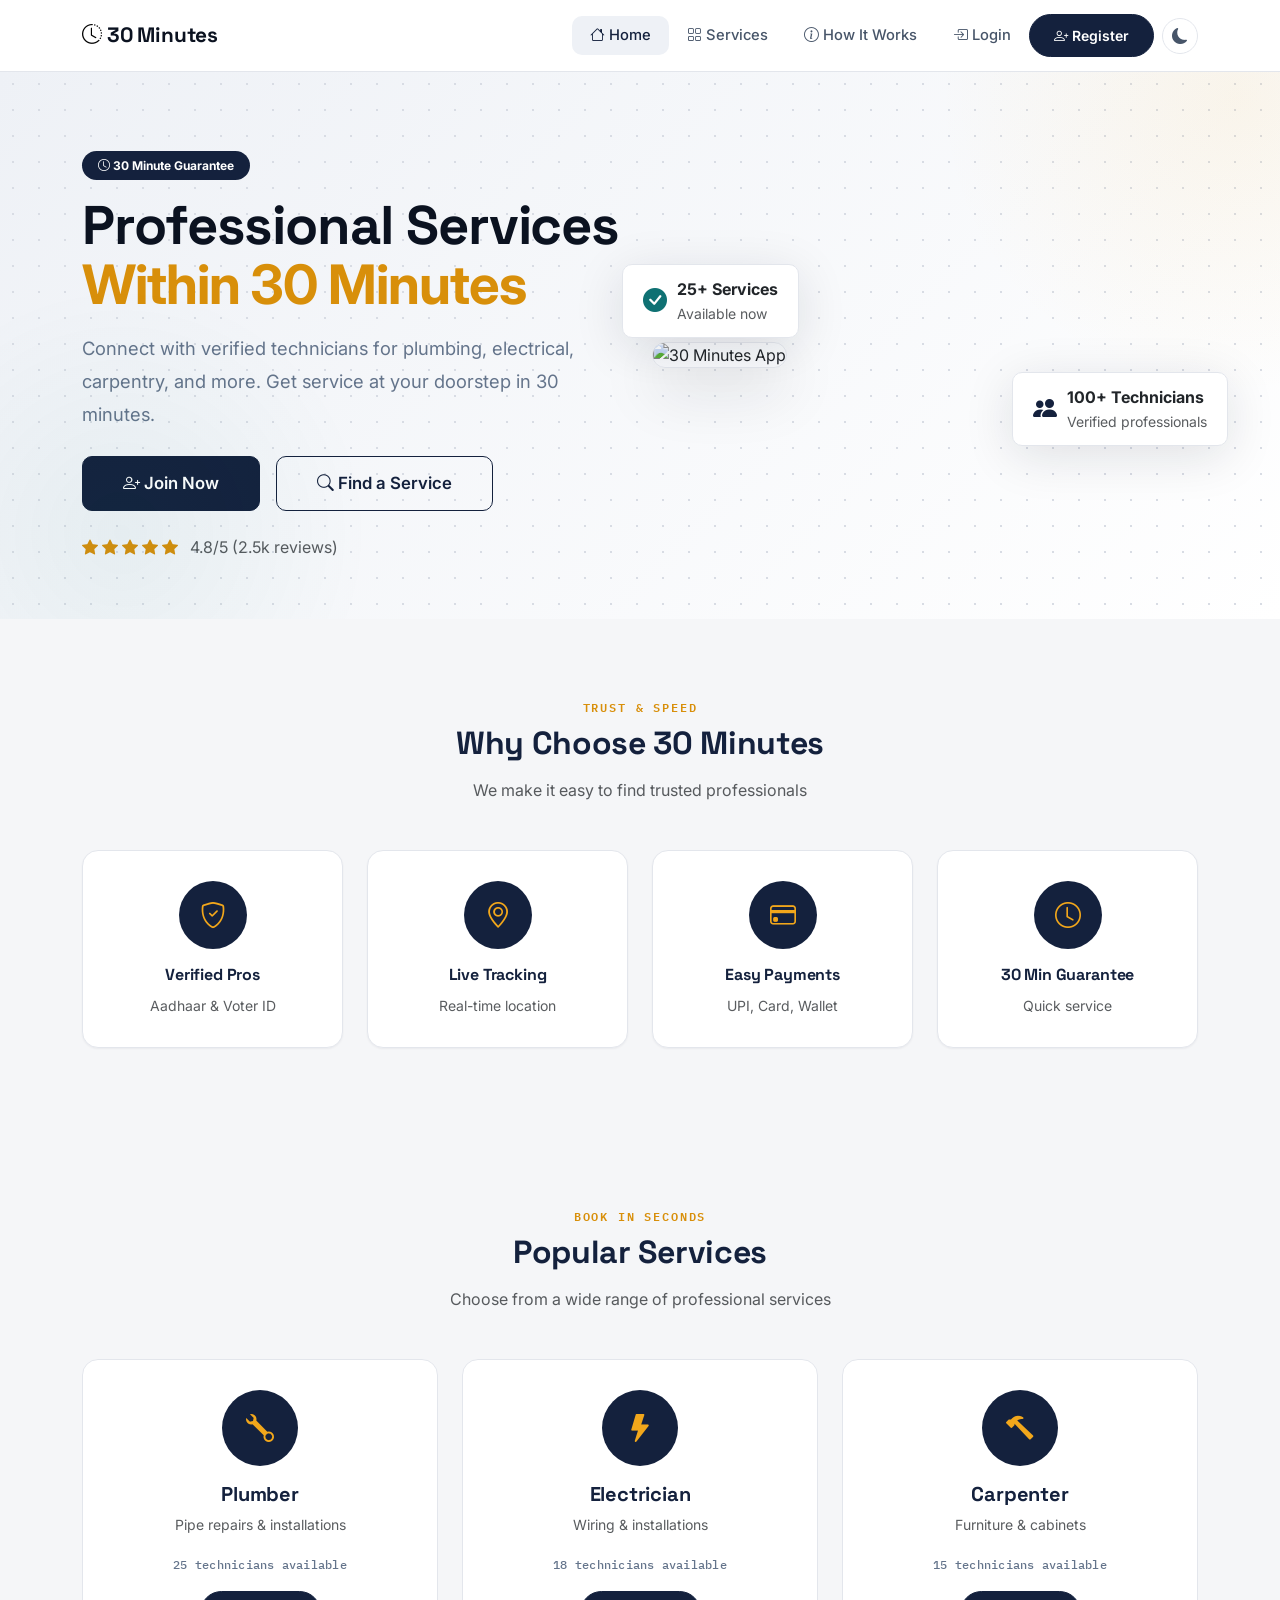
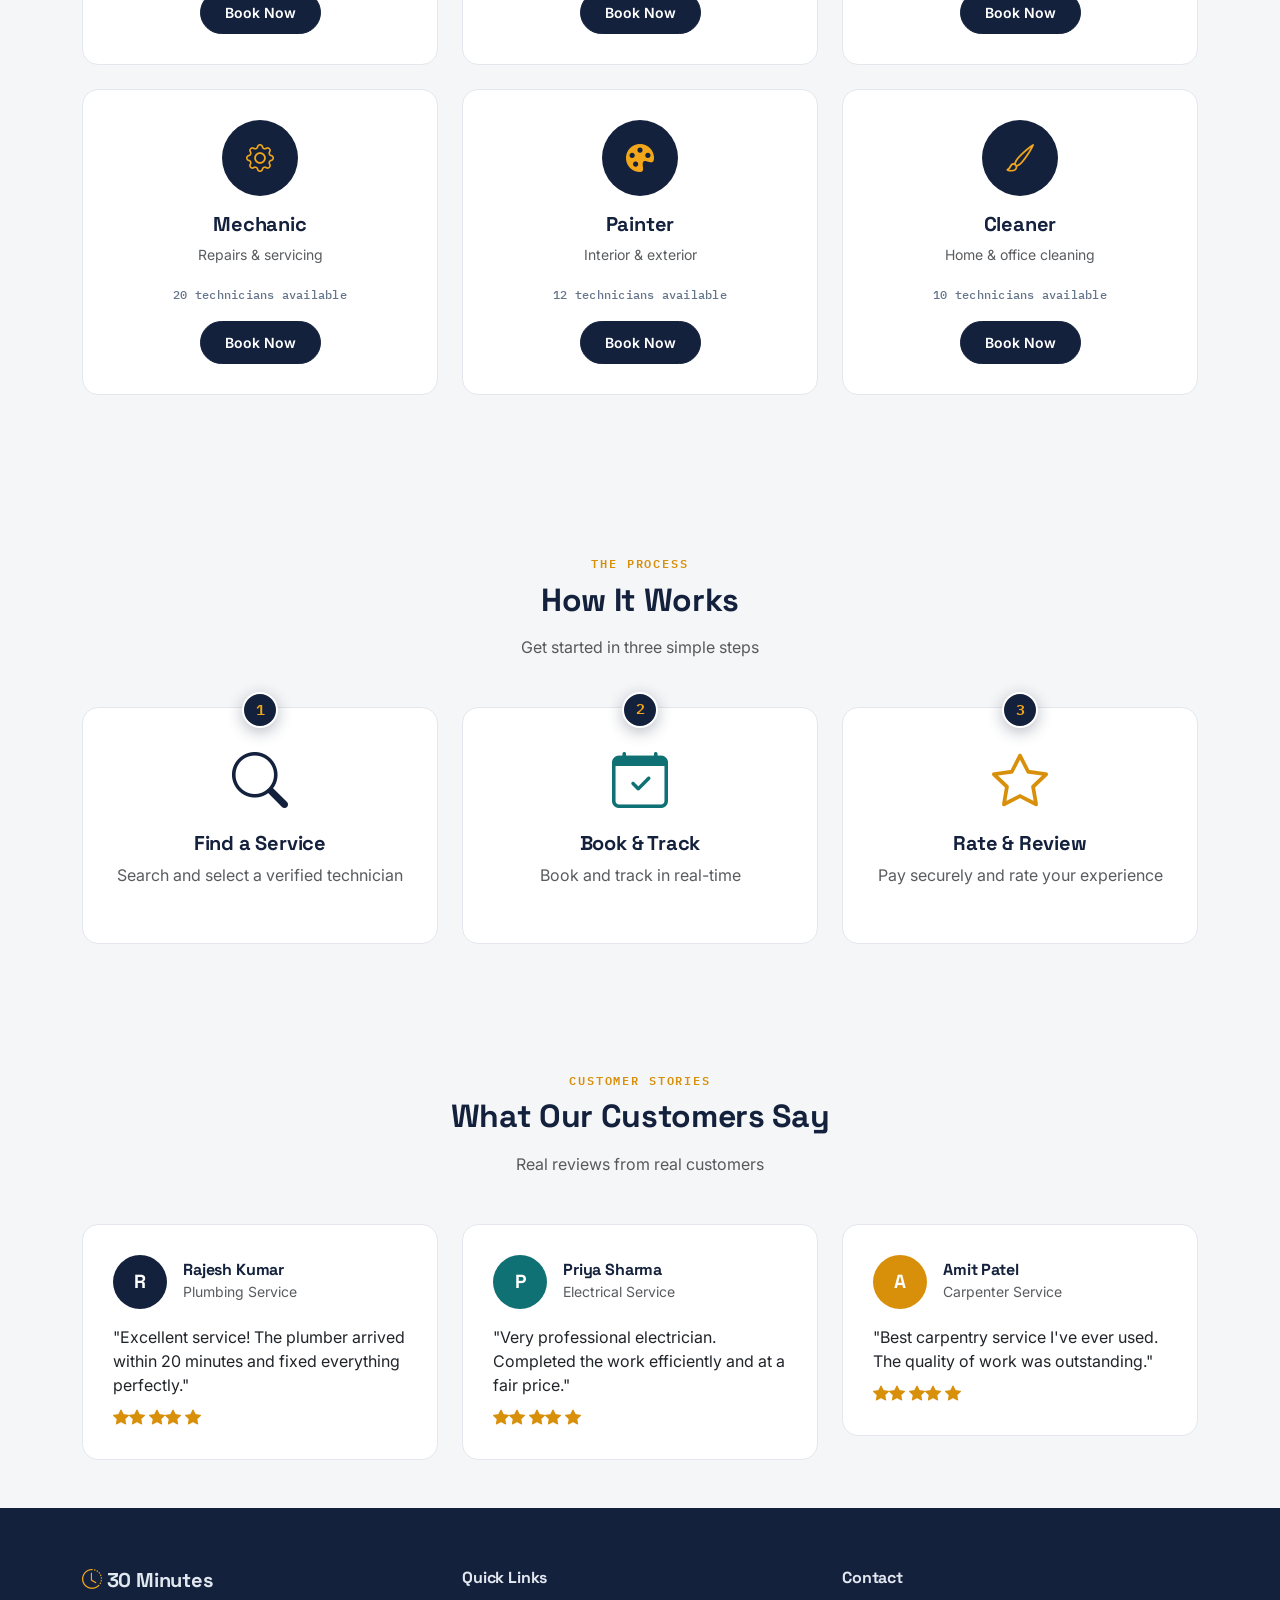
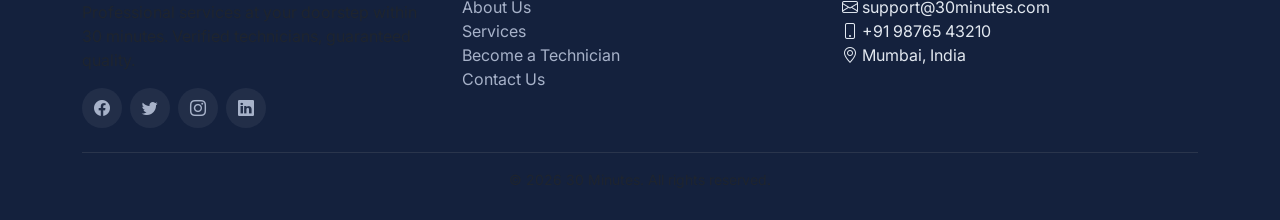
==== commit a3f40ac5: "Updated project code" ====
--- a/frontend/index.html
+++ b/frontend/index.html
@@ -1,5 +1,4 @@
-﻿@"
-<!DOCTYPE html>
+﻿<!DOCTYPE html>
 <html lang="en">
 <head>
     <meta charset="UTF-8">
@@ -7,37 +6,40 @@
     <title>30 Minutes - Premium Service Booking</title>
     <link href="https://cdn.jsdelivr.net/npm/bootstrap@5.3.0/dist/css/bootstrap.min.css" rel="stylesheet">
     <link href="https://cdn.jsdelivr.net/npm/bootstrap-icons@1.11.0/font/bootstrap-icons.css" rel="stylesheet">
-    <link href="https://fonts.googleapis.com/css2?family=Inter:wght@300;400;500;600;700;800;900&display=swap" rel="stylesheet">
+    <link href="https://fonts.googleapis.com/css2?family=Space+Grotesk:wght@500;600;700;800&family=Inter:wght@400;500;600;700;800&family=IBM+Plex+Mono:wght@500;600&display=swap" rel="stylesheet">
     <style>
         /* ============================================
            PREMIUM PROFESSIONAL STYLES
            ============================================ */
         :root {
-            --primary: #2563eb;
-            --primary-dark: #1d4ed8;
-            --primary-light: #dbeafe;
+            --primary: #14213d;
+            --primary-dark: #1c2c52;
+            --primary-light: #eef1f6;
+            --amber: #f2a71b;
+            --amber-dark: #d88f0a;
+            --teal: #0f7173;
             --secondary: #64748b;
-            --success: #22c55e;
-            --warning: #f59e0b;
-            --danger: #ef4444;
-            --dark: #0f172a;
-            --light: #f8fafc;
-            --gray-50: #f8fafc;
-            --gray-100: #f1f5f9;
-            --gray-200: #e2e8f0;
+            --success: #0f7173;
+            --warning: #f2a71b;
+            --danger: #b0342a;
+            --dark: #0b1220;
+            --light: #f5f6f8;
+            --gray-50: #f5f6f8;
+            --gray-100: #eef1f6;
+            --gray-200: #e3e6ec;
             --gray-300: #cbd5e1;
             --gray-400: #94a3b8;
             --gray-500: #64748b;
             --gray-600: #475569;
             --gray-700: #334155;
-            --gray-800: #1e293b;
-            --gray-900: #0f172a;
-            --shadow-sm: 0 1px 2px rgba(0,0,0,0.05);
-            --shadow: 0 4px 20px rgba(0,0,0,0.08);
-            --shadow-lg: 0 10px 50px rgba(0,0,0,0.12);
-            --shadow-xl: 0 20px 60px rgba(0,0,0,0.15);
-            --radius: 20px;
-            --radius-sm: 12px;
+            --gray-800: #101a2e;
+            --gray-900: #0b1220;
+            --shadow-sm: 0 1px 2px rgba(16,24,40,0.05);
+            --shadow: 0 4px 20px rgba(16,24,40,0.08);
+            --shadow-lg: 0 10px 50px rgba(16,24,40,0.12);
+            --shadow-xl: 0 20px 60px rgba(16,24,40,0.15);
+            --radius: 16px;
+            --radius-sm: 10px;
             --transition: all 0.4s cubic-bezier(0.4, 0, 0.2, 1);
         }
 
@@ -46,6 +48,15 @@
             margin: 0;
             padding: 0;
             box-sizing: border-box;
+        }
+
+        h1, h2, h3, h4, h5, h6, .brand-text, .hero-title {
+            font-family: 'Space Grotesk', 'Inter', sans-serif;
+            letter-spacing: -0.01em;
+        }
+
+        .section-eyebrow, .service-count, .step-number {
+            font-family: 'IBM Plex Mono', ui-monospace, monospace;
         }
 
         body {
@@ -70,24 +81,23 @@
             background: rgba(255,255,255,0.95) !important;
             backdrop-filter: blur(20px);
             -webkit-backdrop-filter: blur(20px);
-            box-shadow: 0 1px 3px rgba(0,0,0,0.04);
+            box-shadow: 0 1px 0 var(--gray-200);
             padding: 14px 0;
             transition: var(--transition);
         }
 
         body.dark-mode .navbar {
-            background: rgba(30,41,59,0.95) !important;
+            background: rgba(16,26,46,0.95) !important;
         }
 
         .navbar.scrolled {
-            box-shadow: 0 4px 30px rgba(0,0,0,0.08);
+            box-shadow: 0 4px 30px rgba(16,24,40,0.08);
         }
 
         .brand-text {
-            font-weight: 800;
-            font-size: 1.35rem;
+            font-weight: 700;
+            font-size: 1.3rem;
             color: var(--gray-900);
-            letter-spacing: -0.5px;
         }
 
         body.dark-mode .brand-text {
@@ -95,12 +105,13 @@
         }
 
         .brand-text i {
-            color: var(--primary);
+            color: var(--amber-dark);
             margin-right: 6px;
         }
 
         .nav-link {
             font-weight: 500;
+            font-size: 0.92rem;
             color: var(--gray-600);
             padding: 8px 18px !important;
             border-radius: var(--radius-sm);
@@ -120,14 +131,14 @@
 
         body.dark-mode .nav-link:hover,
         body.dark-mode .nav-link.active {
-            background: rgba(37,99,235,0.15);
-            color: #60a5fa !important;
+            background: rgba(242,167,27,0.1);
+            color: var(--amber) !important;
         }
 
         /* ===== BUTTONS ===== */
         .btn-primary {
             background: var(--primary);
-            border: none;
+            border: 1px solid var(--primary);
             border-radius: var(--radius-sm);
             font-weight: 600;
             padding: 10px 28px;
@@ -143,7 +154,7 @@
             left: -50%;
             width: 200%;
             height: 200%;
-            background: linear-gradient(45deg, transparent, rgba(255,255,255,0.1), transparent);
+            background: linear-gradient(45deg, transparent, rgba(255,255,255,0.08), transparent);
             transform: rotate(45deg) translateX(-100%);
             transition: 0.6s;
         }
@@ -154,12 +165,13 @@
 
         .btn-primary:hover {
             background: var(--primary-dark);
+            border-color: var(--primary-dark);
             transform: translateY(-3px);
-            box-shadow: 0 12px 35px rgba(37,99,235,0.35);
+            box-shadow: 0 12px 35px rgba(20,33,61,0.3);
         }
 
         .btn-outline-primary {
-            border: 2px solid var(--primary);
+            border: 1.5px solid var(--primary);
             color: var(--primary);
             font-weight: 600;
             border-radius: var(--radius-sm);
@@ -171,7 +183,7 @@
             background: var(--primary);
             color: white;
             transform: translateY(-3px);
-            box-shadow: 0 12px 35px rgba(37,99,235,0.25);
+            box-shadow: 0 12px 35px rgba(20,33,61,0.2);
         }
 
         .btn-lg {
@@ -183,13 +195,21 @@
         /* ===== HERO SECTION ===== */
         .hero-section {
             padding: 80px 0 60px;
-            background: linear-gradient(135deg, #f0f4ff 0%, #ffffff 100%);
+            background: linear-gradient(135deg, #eef1f6 0%, #ffffff 100%);
             position: relative;
             overflow: hidden;
+            background-image:
+                radial-gradient(circle, #d8dce4 1px, transparent 1px),
+                linear-gradient(135deg, #eef1f6 0%, #ffffff 100%);
+            background-size: 26px 26px, cover;
         }
 
         body.dark-mode .hero-section {
-            background: linear-gradient(135deg, #1a1a2e 0%, #16213e 100%);
+            background: linear-gradient(135deg, #0b1220 0%, #101a2e 100%);
+            background-image:
+                radial-gradient(circle, #1c2740 1px, transparent 1px),
+                linear-gradient(135deg, #0b1220 0%, #101a2e 100%);
+            background-size: 26px 26px, cover;
         }
 
         .hero-section::before {
@@ -199,7 +219,7 @@
             right: -20%;
             width: 600px;
             height: 600px;
-            background: radial-gradient(circle, rgba(37,99,235,0.06) 0%, transparent 70%);
+            background: radial-gradient(circle, rgba(242,167,27,0.08) 0%, transparent 70%);
             border-radius: 50%;
             pointer-events: none;
         }
@@ -211,16 +231,16 @@
             left: -10%;
             width: 500px;
             height: 500px;
-            background: radial-gradient(circle, rgba(118,75,162,0.05) 0%, transparent 70%);
+            background: radial-gradient(circle, rgba(15,113,115,0.06) 0%, transparent 70%);
             border-radius: 50%;
             pointer-events: none;
         }
 
         .hero-title {
-            font-size: 3.5rem;
-            font-weight: 900;
+            font-size: 3.4rem;
+            font-weight: 700;
             line-height: 1.1;
-            letter-spacing: -1.5px;
+            letter-spacing: -0.02em;
             color: var(--gray-900);
         }
 
@@ -229,14 +249,15 @@
         }
 
         .hero-title .highlight {
-            background: linear-gradient(135deg, var(--primary) 0%, #7c3aed 100%);
-            -webkit-background-clip: text;
-            -webkit-text-fill-color: transparent;
-            background-clip: text;
+            color: var(--amber-dark);
+        }
+
+        body.dark-mode .hero-title .highlight {
+            color: var(--amber);
         }
 
         .hero-subtitle {
-            font-size: 1.2rem;
+            font-size: 1.15rem;
             color: var(--gray-500);
             line-height: 1.8;
             max-width: 500px;
@@ -255,6 +276,7 @@
             border-radius: var(--radius);
             box-shadow: var(--shadow-xl);
             transition: var(--transition);
+            border: 1px solid var(--gray-200);
         }
 
         .hero-image img:hover {
@@ -267,6 +289,7 @@
             padding: 12px 20px;
             border-radius: var(--radius-sm);
             box-shadow: var(--shadow-lg);
+            border: 1px solid var(--gray-200);
             display: flex;
             align-items: center;
             gap: 10px;
@@ -275,6 +298,7 @@
 
         body.dark-mode .floating-badge {
             background: var(--gray-800);
+            border-color: #1e293b;
         }
 
         .floating-badge:nth-child(2) {
@@ -293,6 +317,21 @@
             0%, 100% { transform: translateY(0px); }
             50% { transform: translateY(-10px); }
         }
+
+        /* ===== SECTION EYEBROW/TITLE ===== */
+        .section-eyebrow {
+            font-size: 0.72rem;
+            font-weight: 600;
+            letter-spacing: 0.16em;
+            text-transform: uppercase;
+            color: var(--amber-dark);
+            display: block;
+            text-align: center;
+            margin-bottom: 8px;
+        }
+
+        .section-title { color: var(--primary); }
+        body.dark-mode .section-title { color: #eef1f6; }
 
         /* ===== FEATURES ===== */
         .features-section {
@@ -310,7 +349,7 @@
             padding: 30px;
             text-align: center;
             transition: var(--transition);
-            border: 1px solid rgba(0,0,0,0.04);
+            border: 1px solid var(--gray-200);
             box-shadow: var(--shadow-sm);
             position: relative;
             overflow: hidden;
@@ -318,7 +357,7 @@
 
         body.dark-mode .feature-card {
             background: var(--gray-800);
-            border-color: rgba(255,255,255,0.05);
+            border-color: #1e293b;
         }
 
         .feature-card::before {
@@ -328,7 +367,7 @@
             left: 0;
             right: 0;
             height: 3px;
-            background: linear-gradient(90deg, var(--primary), #7c3aed);
+            background: linear-gradient(90deg, var(--primary), var(--amber));
             transform: scaleX(0);
             transition: var(--transition);
         }
@@ -340,30 +379,33 @@
         .feature-card:hover {
             transform: translateY(-8px);
             box-shadow: var(--shadow-lg);
+            border-color: var(--amber);
         }
 
         .feature-icon {
-            width: 72px;
-            height: 72px;
+            width: 68px;
+            height: 68px;
             border-radius: 50%;
             display: flex;
             align-items: center;
             justify-content: center;
-            font-size: 28px;
+            font-size: 26px;
             margin: 0 auto 16px;
-            background: var(--primary-light);
-            color: var(--primary);
+            background: var(--primary);
+            color: var(--amber);
             transition: var(--transition);
         }
 
         body.dark-mode .feature-icon {
-            background: rgba(37,99,235,0.15);
-            color: #60a5fa;
+            background: #1c2c52;
         }
 
         .feature-card:hover .feature-icon {
             transform: scale(1.1) rotate(-5deg);
         }
+
+        .feature-card h6 { color: var(--primary); }
+        body.dark-mode .feature-card h6 { color: #e2e8f0; }
 
         /* ===== SERVICES ===== */
         .services-section {
@@ -384,7 +426,7 @@
 
         body.dark-mode .service-card {
             background: var(--gray-800);
-            border-color: var(--gray-700);
+            border-color: #1e293b;
         }
 
         .service-card::after {
@@ -394,7 +436,7 @@
             left: 0;
             right: 0;
             height: 3px;
-            background: linear-gradient(90deg, var(--primary), #7c3aed);
+            background: linear-gradient(90deg, var(--primary), var(--amber));
             transform: scaleX(0);
             transition: var(--transition);
         }
@@ -410,32 +452,35 @@
         }
 
         .service-icon {
-            width: 80px;
-            height: 80px;
+            width: 76px;
+            height: 76px;
             border-radius: 50%;
             display: flex;
             align-items: center;
             justify-content: center;
-            font-size: 30px;
+            font-size: 28px;
             margin: 0 auto 16px;
-            background: var(--primary-light);
-            color: var(--primary);
+            background: var(--primary);
+            color: var(--amber);
             transition: var(--transition);
         }
 
         body.dark-mode .service-icon {
-            background: rgba(37,99,235,0.15);
-            color: #60a5fa;
+            background: #1c2c52;
         }
 
         .service-card:hover .service-icon {
             transform: scale(1.1) rotate(-5deg);
         }
 
+        .service-card h5 { color: var(--primary); }
+        body.dark-mode .service-card h5 { color: #e2e8f0; }
+
         .service-count {
-            font-size: 13px;
+            font-size: 12px;
             color: var(--gray-500);
             font-weight: 500;
+            letter-spacing: 0.02em;
         }
 
         body.dark-mode .service-count {
@@ -458,19 +503,26 @@
             padding: 40px 30px;
             text-align: center;
             transition: var(--transition);
-            border: 1px solid rgba(0,0,0,0.04);
+            border: 1px solid var(--gray-200);
             position: relative;
         }
 
         body.dark-mode .step-card {
             background: var(--gray-800);
-            border-color: rgba(255,255,255,0.05);
+            border-color: #1e293b;
         }
 
         .step-card:hover {
             transform: translateY(-8px);
             box-shadow: var(--shadow-lg);
         }
+
+        .step-card h5 { color: var(--primary); }
+        body.dark-mode .step-card h5 { color: #e2e8f0; }
+
+        .step-card i.text-primary { color: var(--primary) !important; }
+        .step-card i.text-success { color: var(--teal) !important; }
+        .step-card i.text-warning { color: var(--amber-dark) !important; }
 
         .step-number {
             position: absolute;
@@ -478,17 +530,20 @@
             left: 50%;
             transform: translateX(-50%);
             background: var(--primary);
-            color: white;
+            color: var(--amber);
             width: 36px;
             height: 36px;
             border-radius: 50%;
             display: flex;
             align-items: center;
             justify-content: center;
-            font-weight: 700;
-            font-size: 16px;
-            box-shadow: 0 4px 15px rgba(37,99,235,0.3);
-        }
+            font-weight: 600;
+            font-size: 15px;
+            box-shadow: 0 4px 15px rgba(20,33,61,0.3);
+            border: 2px solid white;
+        }
+
+        body.dark-mode .step-number { border-color: var(--gray-800); }
 
         /* ===== TESTIMONIALS ===== */
         .testimonial-card {
@@ -501,7 +556,7 @@
 
         body.dark-mode .testimonial-card {
             background: var(--gray-800);
-            border-color: var(--gray-700);
+            border-color: #1e293b;
         }
 
         .testimonial-card:hover {
@@ -509,51 +564,61 @@
             box-shadow: var(--shadow);
         }
 
+        .testimonial-card h6 { color: var(--primary); }
+        body.dark-mode .testimonial-card h6 { color: #e2e8f0; }
+
         .testimonial-avatar {
-            width: 56px;
-            height: 56px;
+            width: 54px;
+            height: 54px;
             border-radius: 50%;
             display: flex;
             align-items: center;
             justify-content: center;
             font-weight: 700;
-            font-size: 20px;
+            font-size: 19px;
             color: white;
             flex-shrink: 0;
-        }
+            font-family: 'Space Grotesk', sans-serif;
+        }
+
+        .testimonial-avatar.bg-primary { background: var(--primary) !important; }
+        .testimonial-avatar.bg-success { background: var(--teal) !important; }
+        .testimonial-avatar.bg-warning { background: var(--amber-dark) !important; }
 
         /* ===== FOOTER ===== */
         .footer {
-            background: var(--gray-900);
+            background: var(--primary);
             color: #e2e8f0;
             padding: 60px 0 30px;
         }
 
+        .footer h5, .footer h6 { font-family: 'Space Grotesk', sans-serif; font-weight: 600; }
+
         .footer a {
-            color: #94a3b8;
+            color: #a7b2c9;
             text-decoration: none;
             transition: var(--transition);
         }
 
         .footer a:hover {
-            color: #60a5fa;
+            color: var(--amber);
         }
 
         .footer .social-icon {
             width: 40px;
             height: 40px;
             border-radius: 50%;
-            background: rgba(255,255,255,0.05);
+            background: rgba(255,255,255,0.06);
             display: inline-flex;
             align-items: center;
             justify-content: center;
             transition: var(--transition);
-            color: #94a3b8;
+            color: #a7b2c9;
         }
 
         .footer .social-icon:hover {
-            background: var(--primary);
-            color: white;
+            background: var(--amber);
+            color: var(--primary);
             transform: translateY(-3px);
         }
 
@@ -574,11 +639,40 @@
         }
 
         body.dark-mode .modal-header {
-            border-bottom-color: var(--gray-700);
-        }
+            border-bottom-color: #1e293b;
+        }
+
+        .modal-title { color: var(--primary); font-weight: 700; }
+        body.dark-mode .modal-title { color: #e2e8f0; }
 
         .modal-body {
             padding: 28px;
+        }
+
+        .form-label { color: var(--primary); }
+        body.dark-mode .form-label { color: #cbd5e1; }
+
+        .form-control, .form-select {
+            border-radius: 8px;
+            border: 1px solid var(--gray-200);
+        }
+
+        .form-control:focus, .form-select:focus {
+            border-color: var(--primary);
+            box-shadow: 0 0 0 3px rgba(20,33,61,0.1);
+        }
+
+        body.dark-mode .form-control, body.dark-mode .form-select {
+            background: var(--dark);
+            border-color: #263252;
+            color: #e2e8f0;
+        }
+
+        body.dark-mode .form-control:focus, body.dark-mode .form-select:focus {
+            background: var(--dark);
+            border-color: var(--amber);
+            color: #e2e8f0;
+            box-shadow: 0 0 0 3px rgba(242,167,27,0.18);
         }
 
         /* ===== RESPONSIVE ===== */
@@ -621,13 +715,13 @@
 
         /* ===== ANIMATIONS ===== */
         @keyframes fadeInUp {
-            from { opacity: 0; transform: translateY(30px); }
+            from { opacity: 0; transform: translateY(24px); }
             to { opacity: 1; transform: translateY(0); }
         }
 
         .animate-on-scroll {
             opacity: 0;
-            animation: fadeInUp 0.6s ease forwards;
+            animation: fadeInUp 0.55s ease forwards;
         }
 
         .delay-1 { animation-delay: 0.1s; }
@@ -635,30 +729,36 @@
         .delay-3 { animation-delay: 0.3s; }
         .delay-4 { animation-delay: 0.4s; }
 
+        @media (prefers-reduced-motion: reduce) {
+            .animate-on-scroll { animation: none; opacity: 1; }
+            .floating-badge { animation: none; }
+        }
+
         /* ===== DARK MODE TOGGLE ===== */
         .dark-mode-toggle {
             background: transparent;
-            border: none;
+            border: 1px solid var(--gray-200);
             color: var(--gray-600);
             cursor: pointer;
-            font-size: 20px;
-            padding: 8px;
+            font-size: 16px;
+            width: 36px;
+            height: 36px;
             border-radius: 50%;
+            display: flex;
+            align-items: center;
+            justify-content: center;
             transition: var(--transition);
         }
 
         body.dark-mode .dark-mode-toggle {
             color: #94a3b8;
+            border-color: #263252;
         }
 
         .dark-mode-toggle:hover {
-            background: var(--gray-100);
-            color: var(--primary);
-        }
-
-        body.dark-mode .dark-mode-toggle:hover {
-            background: rgba(255,255,255,0.05);
-            color: #60a5fa;
+            background: var(--primary);
+            color: var(--amber);
+            border-color: var(--primary);
         }
 
         /* ===== LOGIN LOADING ===== */
@@ -668,6 +768,8 @@
         .login-loading.show {
             display: inline-block;
         }
+
+        .badge.bg-primary { background: var(--primary) !important; }
     </style>
 </head>
 <body>
@@ -675,7 +777,7 @@
     <nav class="navbar navbar-expand-lg sticky-top" id="mainNav">
         <div class="container">
             <a class="navbar-brand fw-bold" href="/">
-                <i class="bi bi-clock-history text-primary"></i>
+                <i class="bi bi-clock-history"></i>
                 <span class="brand-text">30 Minutes</span>
             </a>
             <button class="navbar-toggler border-0" type="button" data-bs-toggle="collapse" data-bs-target="#navbarNav">
@@ -729,11 +831,11 @@
                         </div>
                         <div class="mt-4 d-flex align-items-center gap-4">
                             <div>
-                                <i class="bi bi-star-fill text-warning"></i>
-                                <i class="bi bi-star-fill text-warning"></i>
-                                <i class="bi bi-star-fill text-warning"></i>
-                                <i class="bi bi-star-fill text-warning"></i>
-                                <i class="bi bi-star-fill text-warning"></i>
+                                <i class="bi bi-star-fill" style="color: var(--amber-dark);"></i>
+                                <i class="bi bi-star-fill" style="color: var(--amber-dark);"></i>
+                                <i class="bi bi-star-fill" style="color: var(--amber-dark);"></i>
+                                <i class="bi bi-star-fill" style="color: var(--amber-dark);"></i>
+                                <i class="bi bi-star-fill" style="color: var(--amber-dark);"></i>
                                 <span class="ms-2 text-muted">4.8/5 (2.5k reviews)</span>
                             </div>
                         </div>
@@ -741,16 +843,16 @@
                 </div>
                 <div class="col-lg-6 d-none d-lg-block">
                     <div class="hero-image">
-                        <img src="https://via.placeholder.com/600x450/2563eb/ffffff?text=30+Minutes+App" alt="30 Minutes App" class="img-fluid">
+                        <img src="https://via.placeholder.com/600x450/14213d/f2a71b?text=30+Minutes+App" alt="30 Minutes App" class="img-fluid">
                         <div class="floating-badge" style="bottom: 30px; left: -30px;">
-                            <i class="bi bi-check-circle-fill text-success fs-4"></i>
+                            <i class="bi bi-check-circle-fill fs-4" style="color: var(--teal);"></i>
                             <div>
                                 <div class="fw-bold">25+ Services</div>
                                 <small class="text-muted">Available now</small>
                             </div>
                         </div>
                         <div class="floating-badge" style="top: 30px; right: -30px;">
-                            <i class="bi bi-people-fill text-primary fs-4"></i>
+                            <i class="bi bi-people-fill fs-4" style="color: var(--primary);"></i>
                             <div>
                                 <div class="fw-bold">100+ Technicians</div>
                                 <small class="text-muted">Verified professionals</small>
@@ -765,6 +867,7 @@
     <!-- ===== FEATURES SECTION ===== -->
     <section class="features-section">
         <div class="container">
+            <span class="section-eyebrow">Trust &amp; Speed</span>
             <h2 class="text-center section-title fw-bold mb-3">Why Choose 30 Minutes</h2>
             <p class="text-center text-muted mb-5">We make it easy to find trusted professionals</p>
             <div class="row g-4">
@@ -803,6 +906,7 @@
     <!-- ===== SERVICES SECTION ===== -->
     <section id="services" class="services-section">
         <div class="container">
+            <span class="section-eyebrow">Book in Seconds</span>
             <h2 class="text-center section-title fw-bold mb-3">Popular Services</h2>
             <p class="text-center text-muted mb-5">Choose from a wide range of professional services</p>
             <div class="row g-4" id="servicesGrid">
@@ -814,6 +918,7 @@
     <!-- ===== HOW IT WORKS ===== -->
     <section id="how-it-works" class="steps-section">
         <div class="container">
+            <span class="section-eyebrow">The Process</span>
             <h2 class="text-center section-title fw-bold mb-3">How It Works</h2>
             <p class="text-center text-muted mb-5">Get started in three simple steps</p>
             <div class="row g-4">
@@ -829,7 +934,7 @@
                     <div class="step-card animate-on-scroll delay-2">
                         <div class="step-number">2</div>
                         <i class="bi bi-calendar-check display-4 text-success"></i>
-                        <h5 class="mt-3 fw-bold">Book & Track</h5>
+                        <h5 class="mt-3 fw-bold">Book &amp; Track</h5>
                         <p class="text-muted">Book and track in real-time</p>
                     </div>
                 </div>
@@ -837,7 +942,7 @@
                     <div class="step-card animate-on-scroll delay-3">
                         <div class="step-number">3</div>
                         <i class="bi bi-star display-4 text-warning"></i>
-                        <h5 class="mt-3 fw-bold">Rate & Review</h5>
+                        <h5 class="mt-3 fw-bold">Rate &amp; Review</h5>
                         <p class="text-muted">Pay securely and rate your experience</p>
                     </div>
                 </div>
@@ -848,6 +953,7 @@
     <!-- ===== TESTIMONIALS ===== -->
     <section class="py-5">
         <div class="container">
+            <span class="section-eyebrow">Customer Stories</span>
             <h2 class="text-center section-title fw-bold mb-3">What Our Customers Say</h2>
             <p class="text-center text-muted mb-5">Real reviews from real customers</p>
             <div class="row g-4">
@@ -861,7 +967,7 @@
                             </div>
                         </div>
                         <p class="mb-0">"Excellent service! The plumber arrived within 20 minutes and fixed everything perfectly."</p>
-                        <div class="text-warning mt-2">
+                        <div class="mt-2" style="color: var(--amber-dark);">
                             <i class="bi bi-star-fill"></i><i class="bi bi-star-fill"></i>
                             <i class="bi bi-star-fill"></i><i class="bi bi-star-fill"></i>
                             <i class="bi bi-star-fill"></i>
@@ -878,7 +984,7 @@
                             </div>
                         </div>
                         <p class="mb-0">"Very professional electrician. Completed the work efficiently and at a fair price."</p>
-                        <div class="text-warning mt-2">
+                        <div class="mt-2" style="color: var(--amber-dark);">
                             <i class="bi bi-star-fill"></i><i class="bi bi-star-fill"></i>
                             <i class="bi bi-star-fill"></i><i class="bi bi-star-fill"></i>
                             <i class="bi bi-star-fill"></i>
@@ -895,7 +1001,7 @@
                             </div>
                         </div>
                         <p class="mb-0">"Best carpentry service I've ever used. The quality of work was outstanding."</p>
-                        <div class="text-warning mt-2">
+                        <div class="mt-2" style="color: var(--amber-dark);">
                             <i class="bi bi-star-fill"></i><i class="bi bi-star-fill"></i>
                             <i class="bi bi-star-fill"></i><i class="bi bi-star-fill"></i>
                             <i class="bi bi-star-fill"></i>
@@ -911,7 +1017,7 @@
         <div class="container">
             <div class="row g-4">
                 <div class="col-md-4">
-                    <h5 class="fw-bold"><i class="bi bi-clock-history text-primary"></i> 30 Minutes</h5>
+                    <h5 class="fw-bold"><i class="bi bi-clock-history" style="color: var(--amber);"></i> 30 Minutes</h5>
                     <p class="text-muted">Professional services at your doorstep within 30 minutes. Verified technicians, guaranteed quality.</p>
                     <div class="d-flex gap-2 mt-3">
                         <a href="#" class="social-icon"><i class="bi bi-facebook"></i></a>
@@ -948,7 +1054,7 @@
         <div class="modal-dialog">
             <div class="modal-content">
                 <div class="modal-header">
-                    <h5 class="modal-title"><i class="bi bi-box-arrow-in-right text-primary"></i> Welcome Back</h5>
+                    <h5 class="modal-title"><i class="bi bi-box-arrow-in-right"></i> Welcome Back</h5>
                     <button type="button" class="btn-close" data-bs-dismiss="modal"></button>
                 </div>
                 <div class="modal-body">
@@ -969,7 +1075,7 @@
                     </form>
                     <hr>
                     <div class="text-center">
-                        <p class="text-muted small">Don't have an account? <a href="/register/" class="text-primary fw-semibold">Register</a></p>
+                        <p class="text-muted small">Don't have an account? <a href="/register/" class="fw-semibold" style="color: var(--primary);">Register</a></p>
                     </div>
                 </div>
             </div>
@@ -981,7 +1087,7 @@
         <div class="modal-dialog modal-lg">
             <div class="modal-content">
                 <div class="modal-header">
-                    <h5 class="modal-title"><i class="bi bi-calendar-check text-primary"></i> Book a Service</h5>
+                    <h5 class="modal-title"><i class="bi bi-calendar-check"></i> Book a Service</h5>
                     <button type="button" class="btn-close" data-bs-dismiss="modal"></button>
                 </div>
                 <div class="modal-body">
@@ -1000,7 +1106,7 @@
                                 </select>
                             </div>
                             <div class="col-md-6 mb-3">
-                                <label class="form-label fw-semibold">Preferred Date & Time</label>
+                                <label class="form-label fw-semibold">Preferred Date &amp; Time</label>
                                 <input type="datetime-local" class="form-control" required>
                             </div>
                             <div class="col-12 mb-3">
@@ -1087,7 +1193,7 @@
                 grid.innerHTML = services.map(function(service) {
                     return '<div class="col-lg-4 col-md-6">' +
                         '<div class="service-card animate-on-scroll">' +
-                        '<div class="service-icon" style="color: var(--' + service.color + ');">' +
+                        '<div class="service-icon">' +
                         '<i class="bi ' + service.icon + '"></i>' +
                         '</div>' +
                         '<h5 class="fw-bold">' + service.name + '</h5>' +
@@ -1237,5 +1343,4 @@
         console.log('🚀 30 Minutes Premium App loaded successfully!');
     </script>
 </body>
-</html>
-"@ | Out-File -FilePath "index.html" -Encoding UTF8+</html>
